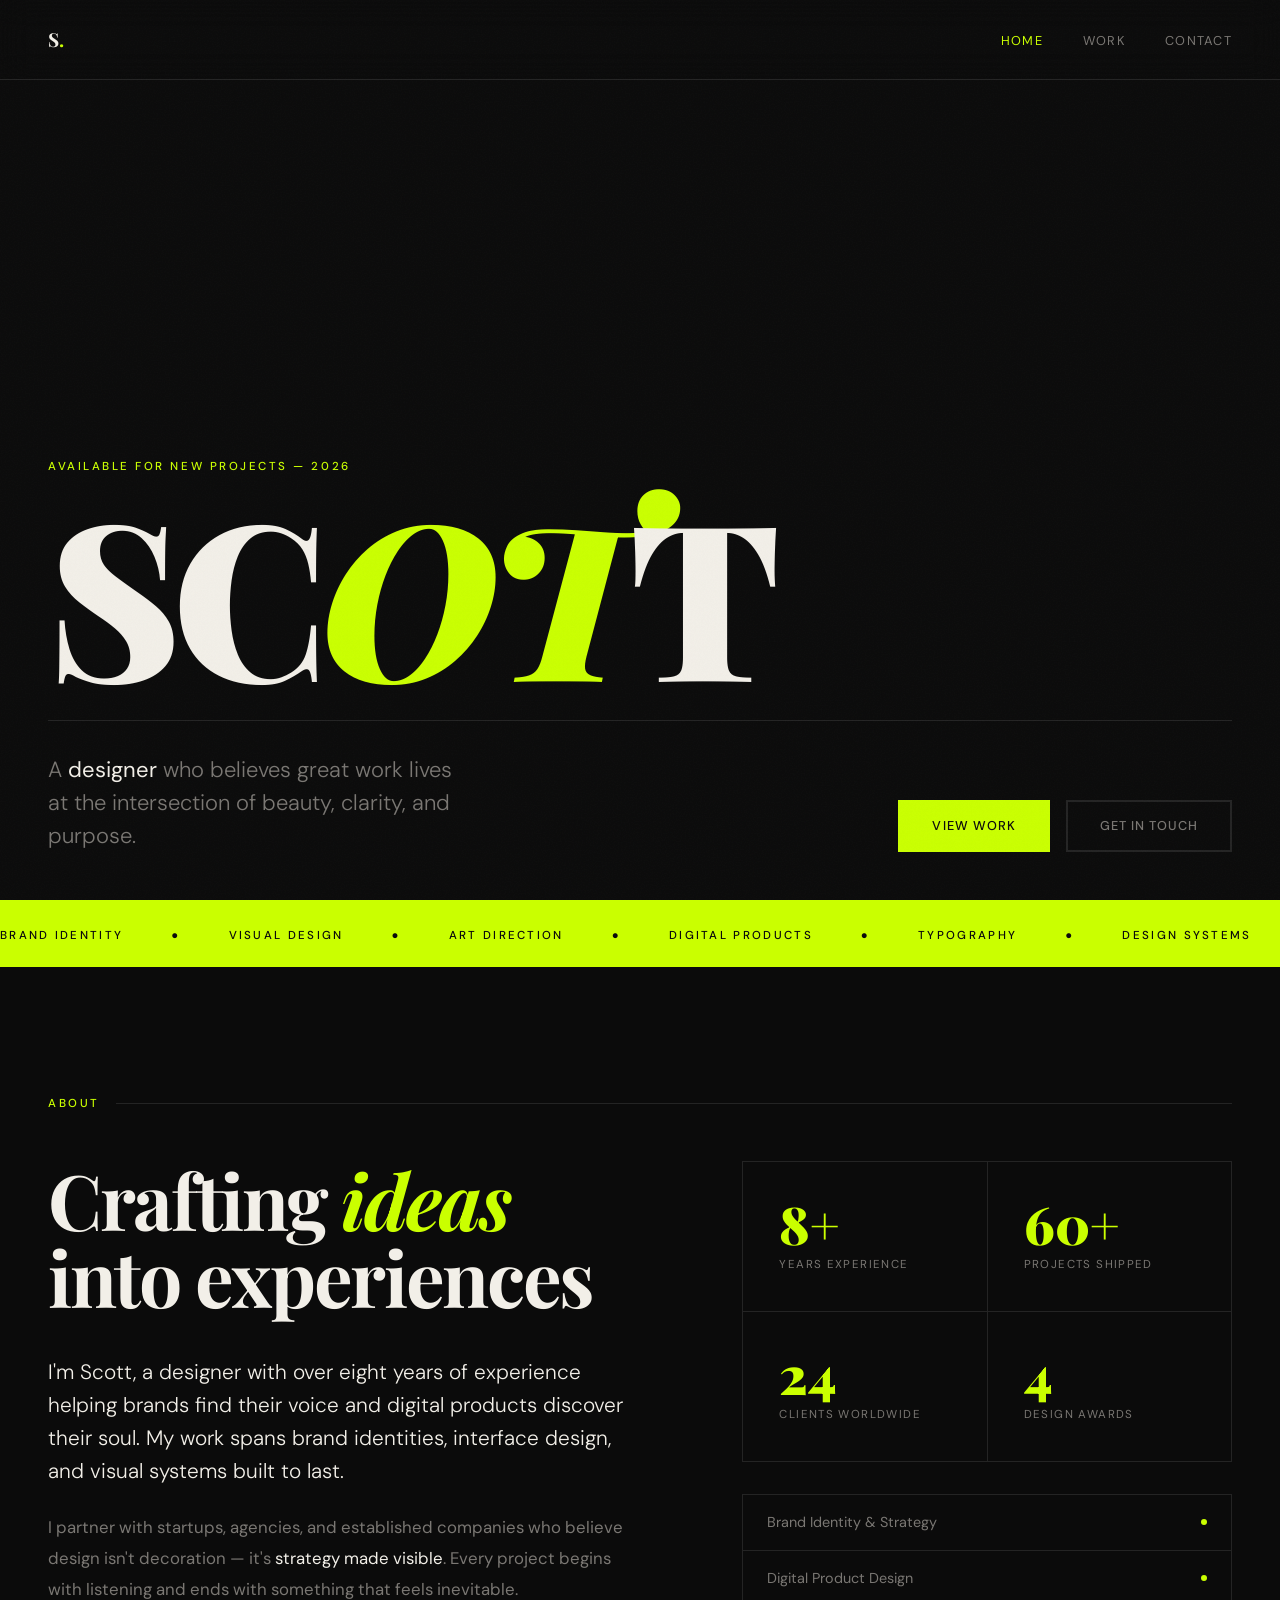
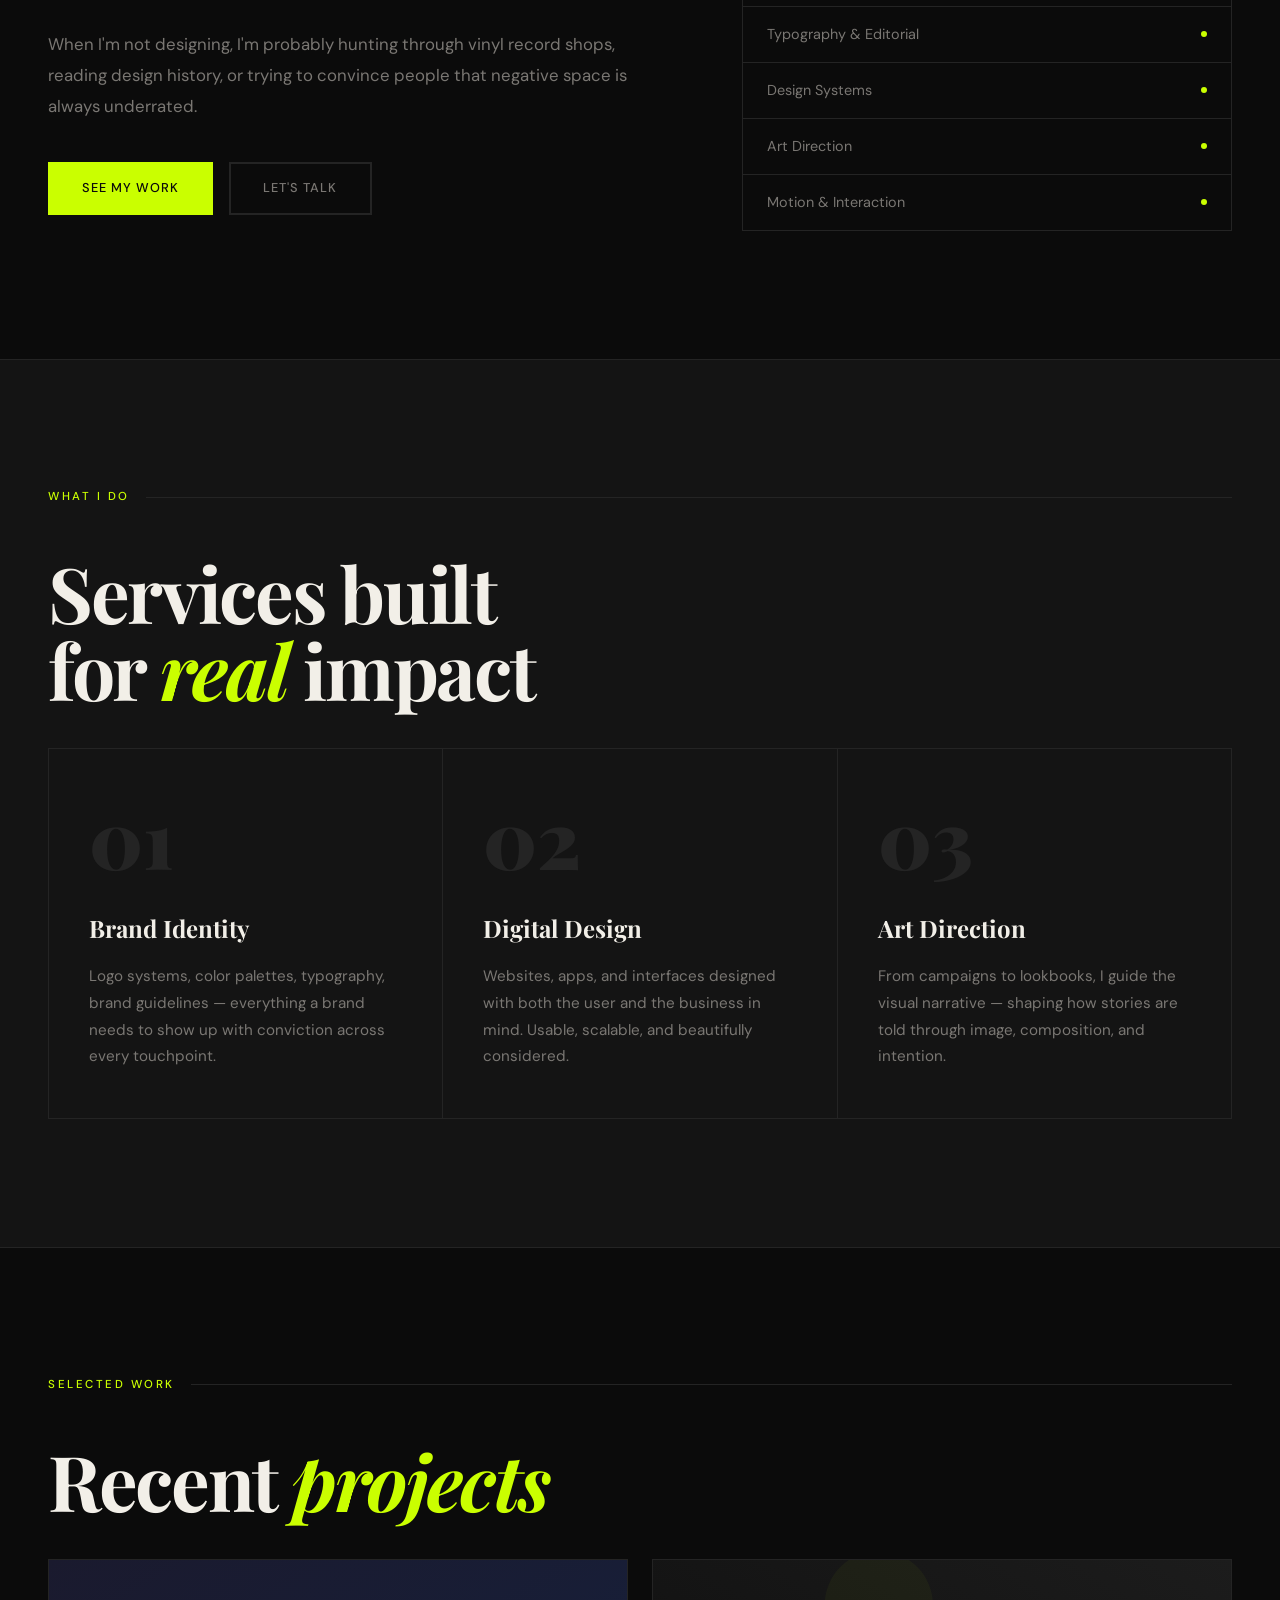
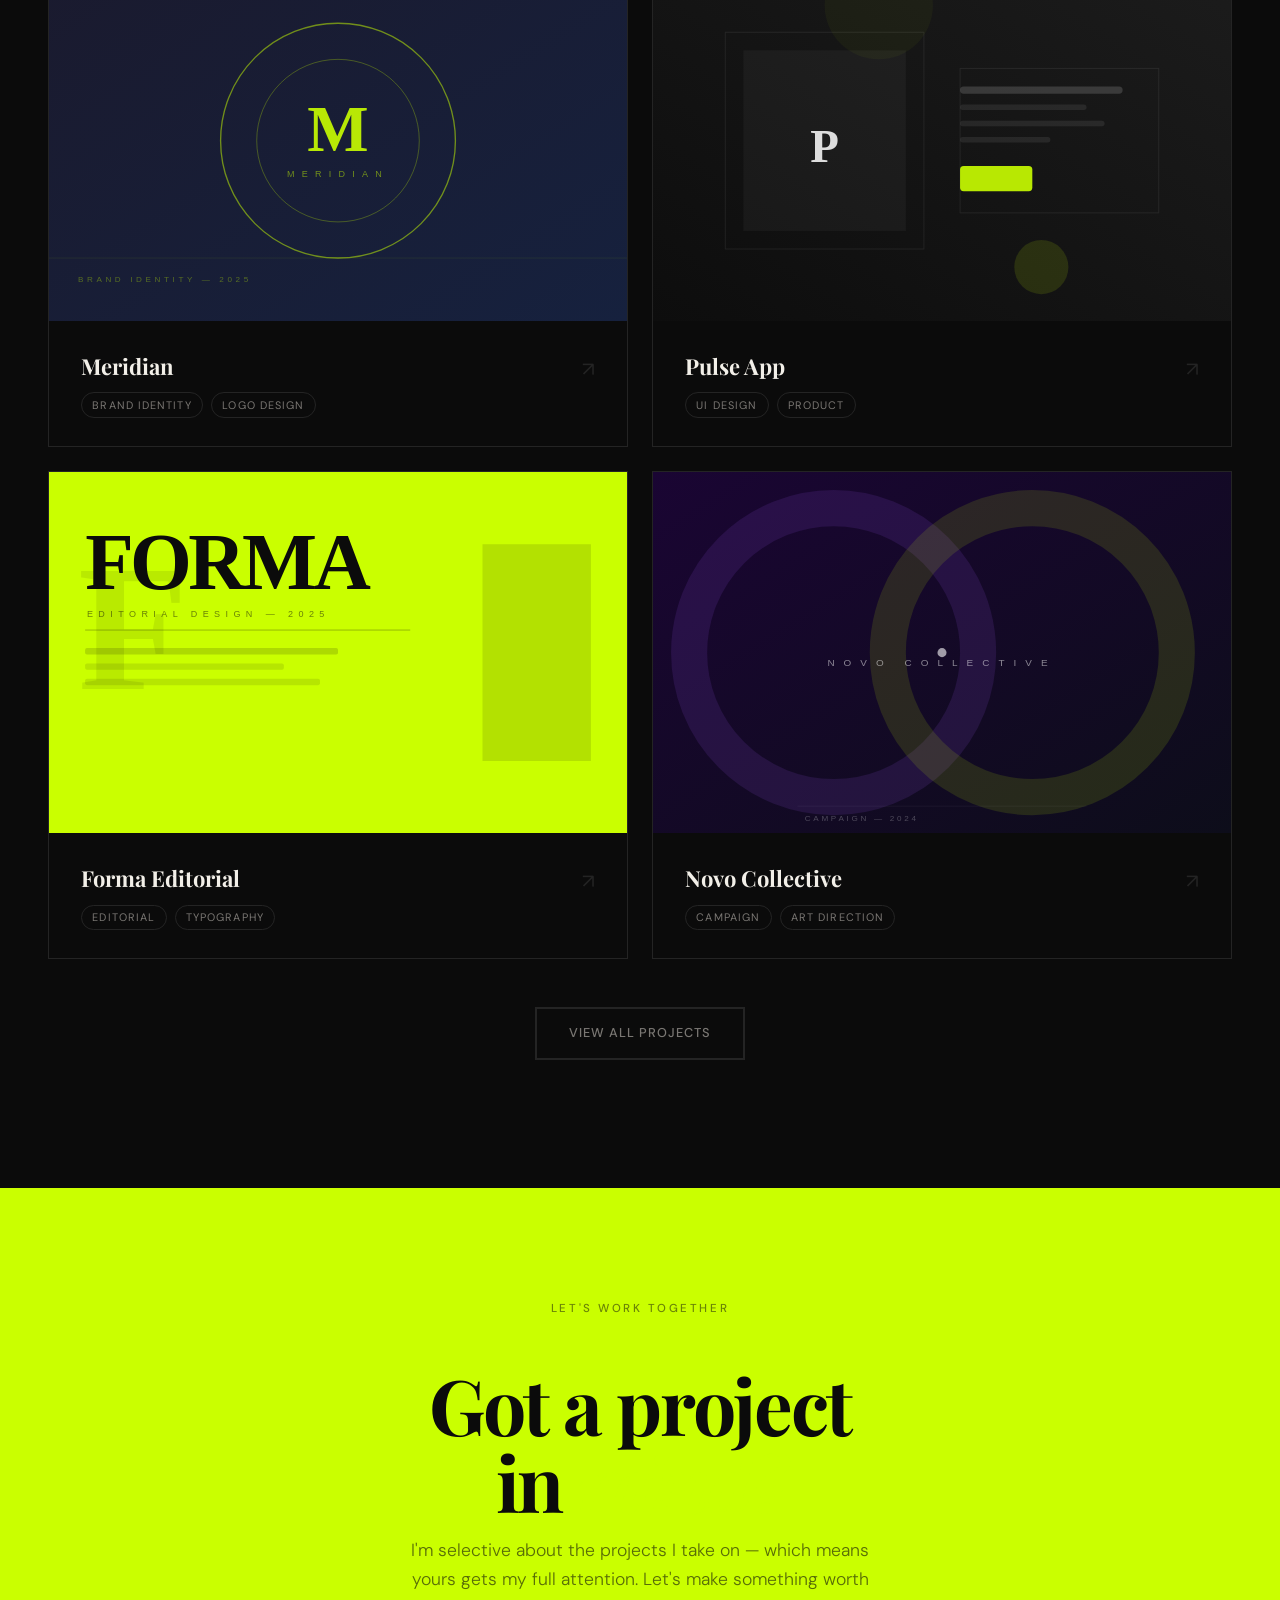
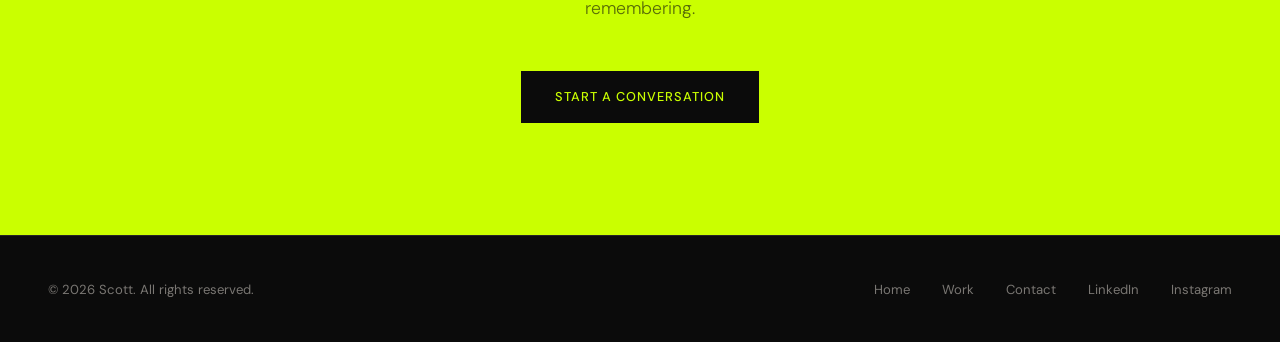
==== index.html @ d435661e "first commit" ====
<!DOCTYPE html>
<html lang="en">
<head>
  <meta charset="UTF-8" />
  <meta name="viewport" content="width=device-width, initial-scale=1.0" />
  <title>Scott — Designer</title>
  <meta name="description" content="Scott is a designer crafting brand identities, digital products, and visual systems with intention." />
  <link rel="stylesheet" href="css/style.css" />
</head>
<body>

  <!-- ── NAVIGATION ── -->
  <nav>
    <a class="nav-logo" href="index.html">S<span>.</span></a>
    <ul class="nav-links">
      <li><a href="index.html" class="active">Home</a></li>
      <li><a href="work.html">Work</a></li>
      <li><a href="contact.html">Contact</a></li>
    </ul>
  </nav>

  <!-- ── HERO ── -->
  <section class="hero">
    <p class="hero-eyebrow">Available for new projects &mdash; 2026</p>
    <h1 class="hero-name">SC<em>OT</em>T</h1>
    <div class="hero-sub">
      <p class="hero-tagline">
        A <strong>designer</strong> who believes great work lives at
        the intersection of beauty, clarity, and purpose.
      </p>
      <div class="hero-cta">
        <a href="work.html" class="btn btn-primary">View Work</a>
        <a href="contact.html" class="btn btn-ghost">Get in Touch</a>
      </div>
    </div>
  </section>

  <!-- ── MARQUEE ── -->
  <div class="marquee-band" aria-hidden="true">
    <div class="marquee-track">
      <span>Brand Identity</span><span>&#9679;</span>
      <span>Visual Design</span><span>&#9679;</span>
      <span>Art Direction</span><span>&#9679;</span>
      <span>Digital Products</span><span>&#9679;</span>
      <span>Typography</span><span>&#9679;</span>
      <span>Design Systems</span><span>&#9679;</span>
      <span>Brand Identity</span><span>&#9679;</span>
      <span>Visual Design</span><span>&#9679;</span>
      <span>Art Direction</span><span>&#9679;</span>
      <span>Digital Products</span><span>&#9679;</span>
      <span>Typography</span><span>&#9679;</span>
      <span>Design Systems</span><span>&#9679;</span>
    </div>
  </div>

  <!-- ── ABOUT ── -->
  <section id="about">
    <div class="section-label">About</div>
    <div class="about-grid">
      <div class="about-text">
        <div class="section-title">Crafting <em>ideas</em><br>into experiences</div>
        <p>
          I'm Scott, a designer with over eight years of experience helping
          brands find their voice and digital products discover their soul.
          My work spans brand identities, interface design, and visual
          systems built to last.
        </p>
        <p>
          I partner with startups, agencies, and established companies who
          believe design isn't decoration — it's <strong>strategy made
          visible</strong>. Every project begins with listening and ends
          with something that feels inevitable.
        </p>
        <p>
          When I'm not designing, I'm probably hunting through vinyl record
          shops, reading design history, or trying to convince people that
          negative space is always underrated.
        </p>
        <div class="about-actions">
          <a href="work.html" class="btn btn-primary">See My Work</a>
          <a href="contact.html" class="btn btn-ghost">Let's Talk</a>
        </div>
      </div>
      <div class="about-sidebar">
        <div class="stats-grid">
          <div class="stat">
            <div class="stat-num">8+</div>
            <div class="stat-label">Years Experience</div>
          </div>
          <div class="stat">
            <div class="stat-num">60+</div>
            <div class="stat-label">Projects Shipped</div>
          </div>
          <div class="stat">
            <div class="stat-num">24</div>
            <div class="stat-label">Clients Worldwide</div>
          </div>
          <div class="stat">
            <div class="stat-num">4</div>
            <div class="stat-label">Design Awards</div>
          </div>
        </div>
        <ul class="skills-list">
          <li>Brand Identity &amp; Strategy <span class="skill-dot"></span></li>
          <li>Digital Product Design <span class="skill-dot"></span></li>
          <li>Typography &amp; Editorial <span class="skill-dot"></span></li>
          <li>Design Systems <span class="skill-dot"></span></li>
          <li>Art Direction <span class="skill-dot"></span></li>
          <li>Motion &amp; Interaction <span class="skill-dot"></span></li>
        </ul>
      </div>
    </div>
  </section>

  <!-- ── SERVICES ── -->
  <section id="services">
    <div class="section-label">What I Do</div>
    <div class="section-title">Services built<br>for <em>real</em> impact</div>
    <div class="services-grid">
      <div class="service-card">
        <div class="service-num">01</div>
        <div class="service-name">Brand Identity</div>
        <p class="service-desc">
          Logo systems, color palettes, typography, brand guidelines — 
          everything a brand needs to show up with conviction across 
          every touchpoint.
        </p>
      </div>
      <div class="service-card">
        <div class="service-num">02</div>
        <div class="service-name">Digital Design</div>
        <p class="service-desc">
          Websites, apps, and interfaces designed with both the user 
          and the business in mind. Usable, scalable, and beautifully 
          considered.
        </p>
      </div>
      <div class="service-card">
        <div class="service-num">03</div>
        <div class="service-name">Art Direction</div>
        <p class="service-desc">
          From campaigns to lookbooks, I guide the visual narrative — 
          shaping how stories are told through image, composition, 
          and intention.
        </p>
      </div>
    </div>
  </section>

  <!-- ── SELECTED WORK ── -->
  <section id="work-preview">
    <div class="section-label">Selected Work</div>
    <div class="section-title">Recent <em>projects</em></div>
    <div class="work-grid">

      <!-- Project 1 -->
      <a href="work.html" class="project-card">
        <div class="project-thumb">
          <svg viewBox="0 0 640 400" xmlns="http://www.w3.org/2000/svg" preserveAspectRatio="xMidYMid slice">
            <defs>
              <linearGradient id="g1a" x1="0%" y1="0%" x2="100%" y2="100%">
                <stop offset="0%" stop-color="#1a1a2e"/>
                <stop offset="100%" stop-color="#16213e"/>
              </linearGradient>
            </defs>
            <rect width="640" height="400" fill="url(#g1a)"/>
            <circle cx="320" cy="200" r="130" fill="none" stroke="#CAFF00" stroke-width="1.5" opacity="0.5"/>
            <circle cx="320" cy="200" r="90" fill="none" stroke="#CAFF00" stroke-width="1" opacity="0.3"/>
            <text x="320" y="195" font-family="Georgia, serif" font-size="72" font-weight="900" fill="#CAFF00" text-anchor="middle" dominant-baseline="middle" opacity="0.9">M</text>
            <text x="320" y="240" font-family="Arial, sans-serif" font-size="10" fill="#CAFF00" text-anchor="middle" letter-spacing="8" opacity="0.5">MERIDIAN</text>
            <line x1="0" y1="330" x2="640" y2="330" stroke="#CAFF00" stroke-width="0.5" opacity="0.15"/>
            <text x="32" y="356" font-family="Arial, sans-serif" font-size="9" fill="#CAFF00" letter-spacing="4" opacity="0.35">BRAND IDENTITY — 2025</text>
          </svg>
        </div>
        <div class="project-info">
          <div class="project-meta">
            <div class="project-name">Meridian</div>
            <div class="project-tags">
              <span class="tag">Brand Identity</span>
              <span class="tag">Logo Design</span>
            </div>
          </div>
          <span class="project-arrow">&#8599;</span>
        </div>
      </a>

      <!-- Project 2 -->
      <a href="work.html" class="project-card">
        <div class="project-thumb">
          <svg viewBox="0 0 640 400" xmlns="http://www.w3.org/2000/svg" preserveAspectRatio="xMidYMid slice">
            <defs>
              <linearGradient id="g2a" x1="0%" y1="100%" x2="100%" y2="0%">
                <stop offset="0%" stop-color="#0d0d0d"/>
                <stop offset="100%" stop-color="#1c1c1c"/>
              </linearGradient>
            </defs>
            <rect width="640" height="400" fill="url(#g2a)"/>
            <rect x="80" y="80" width="220" height="240" fill="none" stroke="#fff" stroke-width="1" opacity="0.08"/>
            <rect x="100" y="100" width="180" height="200" fill="#fff" opacity="0.04"/>
            <rect x="340" y="120" width="220" height="160" fill="none" stroke="#fff" stroke-width="1" opacity="0.08"/>
            <text x="190" y="212" font-family="Georgia, serif" font-size="52" font-weight="900" fill="white" text-anchor="middle" dominant-baseline="middle" opacity="0.85">P</text>
            <rect x="340" y="140" width="180" height="8" rx="4" fill="#fff" opacity="0.15"/>
            <rect x="340" y="160" width="140" height="6" rx="3" fill="#fff" opacity="0.08"/>
            <rect x="340" y="178" width="160" height="6" rx="3" fill="#fff" opacity="0.08"/>
            <rect x="340" y="196" width="100" height="6" rx="3" fill="#fff" opacity="0.08"/>
            <rect x="340" y="228" width="80" height="28" rx="4" fill="#CAFF00" opacity="0.9"/>
            <circle cx="430" cy="340" r="30" fill="#CAFF00" opacity="0.12"/>
            <circle cx="250" cy="50" r="60" fill="#CAFF00" opacity="0.04"/>
          </svg>
        </div>
        <div class="project-info">
          <div class="project-meta">
            <div class="project-name">Pulse App</div>
            <div class="project-tags">
              <span class="tag">UI Design</span>
              <span class="tag">Product</span>
            </div>
          </div>
          <span class="project-arrow">&#8599;</span>
        </div>
      </a>

      <!-- Project 3 -->
      <a href="work.html" class="project-card">
        <div class="project-thumb">
          <svg viewBox="0 0 640 400" xmlns="http://www.w3.org/2000/svg" preserveAspectRatio="xMidYMid slice">
            <rect width="640" height="400" fill="#CAFF00"/>
            <text x="32" y="240" font-family="Georgia, serif" font-size="200" font-weight="900" fill="black" opacity="0.08" dominant-baseline="auto">F</text>
            <text x="40" y="130" font-family="Georgia, serif" font-size="88" font-weight="900" fill="#0B0B0B" dominant-baseline="auto" letter-spacing="-4">FORMA</text>
            <text x="42" y="160" font-family="Arial, sans-serif" font-size="10" fill="#0B0B0B" letter-spacing="6" opacity="0.5">EDITORIAL DESIGN — 2025</text>
            <line x1="40" y1="175" x2="400" y2="175" stroke="#0B0B0B" stroke-width="1" opacity="0.3"/>
            <rect x="40" y="195" width="280" height="7" rx="2" fill="#0B0B0B" opacity="0.15"/>
            <rect x="40" y="212" width="220" height="7" rx="2" fill="#0B0B0B" opacity="0.1"/>
            <rect x="40" y="229" width="260" height="7" rx="2" fill="#0B0B0B" opacity="0.1"/>
            <rect x="480" y="80" width="120" height="240" fill="#0B0B0B" opacity="0.12"/>
          </svg>
        </div>
        <div class="project-info">
          <div class="project-meta">
            <div class="project-name">Forma Editorial</div>
            <div class="project-tags">
              <span class="tag">Editorial</span>
              <span class="tag">Typography</span>
            </div>
          </div>
          <span class="project-arrow">&#8599;</span>
        </div>
      </a>

      <!-- Project 4 -->
      <a href="work.html" class="project-card">
        <div class="project-thumb">
          <svg viewBox="0 0 640 400" xmlns="http://www.w3.org/2000/svg" preserveAspectRatio="xMidYMid slice">
            <defs>
              <linearGradient id="g4a" x1="0%" y1="0%" x2="100%" y2="100%">
                <stop offset="0%" stop-color="#1a0533"/>
                <stop offset="100%" stop-color="#0d0d1a"/>
              </linearGradient>
            </defs>
            <rect width="640" height="400" fill="url(#g4a)"/>
            <ellipse cx="200" cy="200" rx="160" ry="160" fill="none" stroke="#a259ff" stroke-width="40" opacity="0.12"/>
            <ellipse cx="420" cy="200" rx="160" ry="160" fill="none" stroke="#CAFF00" stroke-width="40" opacity="0.12"/>
            <text x="320" y="215" font-family="Arial, sans-serif" font-size="11" fill="white" text-anchor="middle" letter-spacing="10" opacity="0.5">NOVO COLLECTIVE</text>
            <circle cx="320" cy="200" r="5" fill="white" opacity="0.6"/>
            <line x1="160" y1="370" x2="480" y2="370" stroke="white" stroke-width="0.5" opacity="0.1"/>
            <text x="168" y="386" font-family="Arial, sans-serif" font-size="9" fill="white" letter-spacing="3" opacity="0.25">CAMPAIGN — 2024</text>
          </svg>
        </div>
        <div class="project-info">
          <div class="project-meta">
            <div class="project-name">Novo Collective</div>
            <div class="project-tags">
              <span class="tag">Campaign</span>
              <span class="tag">Art Direction</span>
            </div>
          </div>
          <span class="project-arrow">&#8599;</span>
        </div>
      </a>

    </div>
    <div class="work-more">
      <a href="work.html" class="btn btn-ghost">View All Projects</a>
    </div>
  </section>

  <!-- ── CTA BAND ── -->
  <div class="cta-band">
    <div class="section-label">Let's Work Together</div>
    <div class="section-title">Got a project<br>in <em>mind?</em></div>
    <p>
      I'm selective about the projects I take on — which means yours
      gets my full attention. Let's make something worth remembering.
    </p>
    <a href="contact.html" class="btn btn-dark">Start a Conversation</a>
  </div>

  <!-- ── FOOTER ── -->
  <footer>
    <p class="footer-copy">&copy; 2026 Scott. All rights reserved.</p>
    <ul class="footer-links">
      <li><a href="index.html">Home</a></li>
      <li><a href="work.html">Work</a></li>
      <li><a href="contact.html">Contact</a></li>
      <li><a href="#" aria-label="LinkedIn">LinkedIn</a></li>
      <li><a href="#" aria-label="Instagram">Instagram</a></li>
    </ul>
  </footer>

</body>
</html>
---- css/style.css ----
@import url('https://fonts.googleapis.com/css2?family=Playfair+Display:ital,wght@0,400;0,700;0,900;1,400;1,700&family=DM+Sans:opsz,wght@9..40,300;9..40,400;9..40,500&display=swap');

*, *::before, *::after {
  box-sizing: border-box;
  margin: 0;
  padding: 0;
}

:root {
  --bg:      #0B0B0B;
  --surface: #141414;
  --border:  #242424;
  --text:    #F2EFE8;
  --muted:   #7A7773;
  --accent:  #CAFF00;
}

html { scroll-behavior: smooth; }

body {
  background-color: var(--bg);
  color: var(--text);
  font-family: 'DM Sans', sans-serif;
  font-size: 16px;
  line-height: 1.6;
  -webkit-font-smoothing: antialiased;
}

a { color: inherit; text-decoration: none; }

img { display: block; width: 100%; }

/* ── NOISE OVERLAY ── */
body::after {
  content: '';
  position: fixed;
  inset: 0;
  background-image: url("data:image/svg+xml,%3Csvg xmlns='http://www.w3.org/2000/svg' width='300' height='300'%3E%3Cfilter id='n'%3E%3CfeTurbulence type='fractalNoise' baseFrequency='0.75' numOctaves='4' stitchTiles='stitch'/%3E%3C/filter%3E%3Crect width='300' height='300' filter='url(%23n)' opacity='0.05'/%3E%3C/svg%3E");
  pointer-events: none;
  z-index: 9000;
  opacity: 0.5;
}

/* ── NAV ── */
nav {
  position: fixed;
  top: 0; left: 0; right: 0;
  z-index: 100;
  padding: 1.5rem 3rem;
  display: flex;
  justify-content: space-between;
  align-items: center;
  background: rgba(11, 11, 11, 0.82);
  backdrop-filter: blur(16px);
  -webkit-backdrop-filter: blur(16px);
  border-bottom: 1px solid var(--border);
}

.nav-logo {
  font-family: 'Playfair Display', serif;
  font-size: 1.2rem;
  font-weight: 700;
  letter-spacing: -0.02em;
  color: var(--text);
}

.nav-logo span { color: var(--accent); }

.nav-links {
  display: flex;
  gap: 2.5rem;
  list-style: none;
}

.nav-links a {
  color: var(--muted);
  font-size: 0.8rem;
  font-weight: 400;
  letter-spacing: 0.1em;
  text-transform: uppercase;
  transition: color 0.2s;
}

.nav-links a:hover,
.nav-links a.active { color: var(--accent); }

/* ── HERO ── */
.hero {
  min-height: 100vh;
  display: flex;
  flex-direction: column;
  justify-content: flex-end;
  padding: 3rem;
  padding-top: 7rem;
  position: relative;
  overflow: hidden;
}

.hero-eyebrow {
  font-size: 0.72rem;
  letter-spacing: 0.22em;
  text-transform: uppercase;
  color: var(--accent);
  margin-bottom: 1.25rem;
  font-weight: 500;
}

.hero-name {
  font-family: 'Playfair Display', serif;
  font-size: clamp(5rem, 17vw, 16rem);
  font-weight: 900;
  line-height: 0.88;
  letter-spacing: -0.04em;
  color: var(--text);
}

.hero-name em {
  font-style: italic;
  color: var(--accent);
}

.hero-sub {
  margin-top: 2rem;
  padding-top: 2rem;
  border-top: 1px solid var(--border);
  display: flex;
  justify-content: space-between;
  align-items: flex-end;
  gap: 2rem;
}

.hero-tagline {
  font-size: clamp(1rem, 2vw, 1.375rem);
  color: var(--muted);
  font-weight: 300;
  max-width: 420px;
  line-height: 1.5;
}

.hero-tagline strong { color: var(--text); font-weight: 400; }

.hero-cta {
  display: flex;
  gap: 1rem;
  align-items: center;
  flex-shrink: 0;
}

.hero-scroll {
  font-size: 0.72rem;
  letter-spacing: 0.16em;
  text-transform: uppercase;
  color: var(--muted);
}

/* ── BUTTONS ── */
.btn {
  display: inline-block;
  padding: 0.875rem 2rem;
  font-size: 0.8rem;
  font-weight: 500;
  letter-spacing: 0.08em;
  text-transform: uppercase;
  transition: all 0.2s;
  cursor: pointer;
  font-family: 'DM Sans', sans-serif;
}

.btn-primary {
  background: var(--accent);
  color: var(--bg);
  border: 2px solid var(--accent);
}

.btn-primary:hover {
  background: transparent;
  color: var(--accent);
}

.btn-ghost {
  background: transparent;
  color: var(--muted);
  border: 2px solid var(--border);
}

.btn-ghost:hover {
  border-color: var(--text);
  color: var(--text);
}

/* ── SECTION SHARED ── */
.section-label {
  font-size: 0.72rem;
  letter-spacing: 0.22em;
  text-transform: uppercase;
  color: var(--accent);
  font-weight: 500;
  display: flex;
  align-items: center;
  gap: 1rem;
  margin-bottom: 3rem;
}

.section-label::after {
  content: '';
  flex: 1;
  height: 1px;
  background: var(--border);
}

.section-title {
  font-family: 'Playfair Display', serif;
  font-size: clamp(2.5rem, 6vw, 5rem);
  font-weight: 700;
  line-height: 1.0;
  letter-spacing: -0.03em;
  margin-bottom: 2.5rem;
}

.section-title em {
  font-style: italic;
  color: var(--accent);
}

/* ── ABOUT ── */
#about {
  padding: 8rem 3rem;
}

.about-grid {
  display: grid;
  grid-template-columns: 1.1fr 0.9fr;
  gap: 6rem;
  align-items: start;
}

.about-text p {
  color: var(--muted);
  font-size: 1.05rem;
  line-height: 1.85;
  margin-bottom: 1.5rem;
}

.about-text p:first-of-type {
  font-size: 1.3rem;
  color: var(--text);
  font-weight: 300;
  line-height: 1.6;
}

.about-text p strong { color: var(--text); font-weight: 400; }

.about-actions { margin-top: 2.5rem; display: flex; gap: 1rem; }

.about-sidebar {}

.stats-grid {
  display: grid;
  grid-template-columns: 1fr 1fr;
  gap: 1px;
  background: var(--border);
  border: 1px solid var(--border);
  margin-bottom: 2rem;
}

.stat {
  background: var(--bg);
  padding: 2.25rem;
}

.stat-num {
  font-family: 'Playfair Display', serif;
  font-size: 3.25rem;
  font-weight: 900;
  line-height: 1;
  color: var(--accent);
  margin-bottom: 0.4rem;
}

.stat-label {
  font-size: 0.72rem;
  letter-spacing: 0.12em;
  text-transform: uppercase;
  color: var(--muted);
}

.skills-list {
  list-style: none;
  border: 1px solid var(--border);
}

.skills-list li {
  padding: 1rem 1.5rem;
  border-bottom: 1px solid var(--border);
  font-size: 0.9rem;
  color: var(--muted);
  display: flex;
  justify-content: space-between;
  align-items: center;
  transition: background 0.2s, color 0.2s;
}

.skills-list li:last-child { border-bottom: none; }

.skills-list li:hover {
  background: var(--surface);
  color: var(--text);
}

.skill-dot {
  width: 6px;
  height: 6px;
  border-radius: 50%;
  background: var(--accent);
}

/* ── SERVICES ── */
#services {
  padding: 8rem 3rem;
  background: var(--surface);
  border-top: 1px solid var(--border);
  border-bottom: 1px solid var(--border);
}

.services-grid {
  display: grid;
  grid-template-columns: repeat(3, 1fr);
  gap: 1px;
  background: var(--border);
  border: 1px solid var(--border);
  margin-top: 1rem;
}

.service-card {
  background: var(--surface);
  padding: 3rem 2.5rem;
  transition: background 0.3s;
}

.service-card:hover { background: #1C1C1C; }

.service-num {
  font-family: 'Playfair Display', serif;
  font-size: 5rem;
  font-weight: 900;
  color: var(--border);
  line-height: 1;
  margin-bottom: 2rem;
  transition: color 0.3s;
}

.service-card:hover .service-num { color: #333; }

.service-name {
  font-family: 'Playfair Display', serif;
  font-size: 1.5rem;
  font-weight: 700;
  margin-bottom: 1rem;
  color: var(--text);
}

.service-desc {
  color: var(--muted);
  font-size: 0.95rem;
  line-height: 1.75;
}

/* ── WORK PREVIEW ── */
#work-preview {
  padding: 8rem 3rem;
}

.work-grid {
  display: grid;
  grid-template-columns: repeat(2, 1fr);
  gap: 1.5rem;
  margin-top: 1rem;
}

.project-card {
  overflow: hidden;
  border: 1px solid var(--border);
  transition: border-color 0.3s;
}

.project-card:hover { border-color: var(--accent); }

.project-thumb {
  aspect-ratio: 16 / 10;
  overflow: hidden;
  position: relative;
}

.project-thumb svg {
  width: 100%;
  height: 100%;
}

.project-info {
  padding: 1.75rem 2rem;
  display: flex;
  justify-content: space-between;
  align-items: flex-start;
  gap: 1rem;
}

.project-meta {}

.project-name {
  font-family: 'Playfair Display', serif;
  font-size: 1.375rem;
  font-weight: 700;
  margin-bottom: 0.5rem;
}

.project-tags { display: flex; gap: 0.5rem; flex-wrap: wrap; margin-top: 0.5rem; }

.tag {
  font-size: 0.68rem;
  letter-spacing: 0.1em;
  text-transform: uppercase;
  color: var(--muted);
  border: 1px solid var(--border);
  padding: 0.2rem 0.65rem;
  border-radius: 2rem;
}

.project-arrow {
  font-size: 1.25rem;
  color: var(--border);
  transition: color 0.2s, transform 0.2s;
  flex-shrink: 0;
  margin-top: 0.25rem;
}

.project-card:hover .project-arrow {
  color: var(--accent);
  transform: translate(2px, -2px);
}

.work-more {
  margin-top: 3rem;
  text-align: center;
}

/* ── CTA BAND ── */
.cta-band {
  background: var(--accent);
  padding: 7rem 3rem;
  text-align: center;
}

.cta-band .section-title {
  color: var(--bg);
  margin-bottom: 1rem;
}

.cta-band .section-label { color: rgba(11,11,11,0.5); justify-content: center; }
.cta-band .section-label::after { display: none; }

.cta-band p {
  color: rgba(11, 11, 11, 0.6);
  font-size: 1.1rem;
  font-weight: 300;
  max-width: 480px;
  margin: 0 auto 3rem;
  line-height: 1.65;
}

.btn-dark {
  background: var(--bg);
  color: var(--accent);
  border: 2px solid var(--bg);
}

.btn-dark:hover {
  background: transparent;
  color: var(--bg);
}

/* ── FOOTER ── */
footer {
  padding: 2.5rem 3rem;
  border-top: 1px solid var(--border);
  display: flex;
  justify-content: space-between;
  align-items: center;
  flex-wrap: wrap;
  gap: 1rem;
}

.footer-copy {
  color: var(--muted);
  font-size: 0.82rem;
}

.footer-links {
  display: flex;
  gap: 2rem;
  list-style: none;
}

.footer-links a {
  color: var(--muted);
  font-size: 0.82rem;
  transition: color 0.2s;
}

.footer-links a:hover { color: var(--text); }

/* ── PAGE HERO (work / contact) ── */
.page-hero {
  padding: 10rem 3rem 5rem;
  border-bottom: 1px solid var(--border);
}

.page-hero-label {
  font-size: 0.72rem;
  letter-spacing: 0.22em;
  text-transform: uppercase;
  color: var(--accent);
  font-weight: 500;
  margin-bottom: 1.5rem;
}

.page-hero-title {
  font-family: 'Playfair Display', serif;
  font-size: clamp(3.5rem, 9vw, 8rem);
  font-weight: 900;
  line-height: 0.9;
  letter-spacing: -0.04em;
}

.page-hero-title em {
  font-style: italic;
  color: var(--accent);
}

/* ── WORK PAGE ── */
.work-full {
  padding: 4rem 3rem 8rem;
}

.work-full-grid {
  display: grid;
  grid-template-columns: repeat(2, 1fr);
  gap: 1.5rem;
}

/* ── CONTACT PAGE ── */
.contact-layout {
  display: grid;
  grid-template-columns: 1fr 1.1fr;
  gap: 6rem;
  padding: 6rem 3rem 8rem;
  align-items: start;
}

.contact-info > p {
  color: var(--muted);
  font-size: 1.05rem;
  line-height: 1.75;
  margin-bottom: 3rem;
}

.contact-details {
  list-style: none;
  display: flex;
  flex-direction: column;
  gap: 1.75rem;
}

.contact-details li {}

.detail-label {
  font-size: 0.68rem;
  letter-spacing: 0.18em;
  text-transform: uppercase;
  color: var(--muted);
  margin-bottom: 0.3rem;
}

.detail-value {
  font-size: 1.1rem;
  color: var(--text);
}

.detail-value a { transition: color 0.2s; }
.detail-value a:hover { color: var(--accent); }

.divider { height: 1px; background: var(--border); margin: 2rem 0; }

.social-links {
  display: flex;
  gap: 1.25rem;
  flex-wrap: wrap;
  list-style: none;
}

.social-links a {
  font-size: 0.8rem;
  letter-spacing: 0.08em;
  text-transform: uppercase;
  color: var(--muted);
  transition: color 0.2s;
  border-bottom: 1px solid transparent;
  padding-bottom: 2px;
}

.social-links a:hover {
  color: var(--accent);
  border-color: var(--accent);
}

/* ── FORM ── */
.contact-form {
  display: flex;
  flex-direction: column;
  gap: 1.5rem;
}

.form-row {
  display: grid;
  grid-template-columns: 1fr 1fr;
  gap: 1rem;
}

.form-group {
  display: flex;
  flex-direction: column;
  gap: 0.5rem;
}

.form-group label {
  font-size: 0.68rem;
  letter-spacing: 0.14em;
  text-transform: uppercase;
  color: var(--muted);
}

.form-group input,
.form-group textarea,
.form-group select {
  background: var(--surface);
  border: 1px solid var(--border);
  color: var(--text);
  padding: 0.9rem 1.1rem;
  font-family: 'DM Sans', sans-serif;
  font-size: 1rem;
  font-weight: 300;
  outline: none;
  transition: border-color 0.2s;
  -webkit-appearance: none;
  border-radius: 0;
}

.form-group input::placeholder,
.form-group textarea::placeholder { color: var(--border); }

.form-group input:focus,
.form-group textarea:focus,
.form-group select:focus { border-color: var(--accent); }

.form-group textarea {
  min-height: 150px;
  resize: vertical;
}

.form-submit {
  display: inline-block;
  padding: 1.1rem 2.5rem;
  background: var(--accent);
  color: var(--bg);
  border: 2px solid var(--accent);
  font-family: 'DM Sans', sans-serif;
  font-size: 0.8rem;
  font-weight: 500;
  letter-spacing: 0.1em;
  text-transform: uppercase;
  cursor: pointer;
  align-self: flex-start;
  transition: all 0.2s;
}

.form-submit:hover {
  background: transparent;
  color: var(--accent);
}

/* ── MARQUEE ── */
.marquee-band {
  padding: 1.25rem 0;
  background: var(--accent);
  overflow: hidden;
  white-space: nowrap;
  border-top: 1px solid transparent;
}

.marquee-track {
  display: inline-flex;
  gap: 3rem;
  animation: marquee 22s linear infinite;
}

.marquee-track span {
  font-size: 0.72rem;
  letter-spacing: 0.2em;
  text-transform: uppercase;
  color: var(--bg);
  font-weight: 500;
}

@keyframes marquee {
  from { transform: translateX(0); }
  to   { transform: translateX(-50%); }
}

/* ── RESPONSIVE ── */
@media (max-width: 900px) {
  nav { padding: 1.25rem 1.5rem; }
  .hero { padding: 1.5rem; padding-top: 6rem; }
  #about, #services, #work-preview, .work-full { padding: 5rem 1.5rem; }
  .cta-band { padding: 5rem 1.5rem; }
  footer { padding: 2rem 1.5rem; }
  .page-hero { padding: 8rem 1.5rem 3rem; }
  .about-grid { grid-template-columns: 1fr; gap: 4rem; }
  .services-grid { grid-template-columns: 1fr; }
  .work-grid, .work-full-grid { grid-template-columns: 1fr; }
  .contact-layout { grid-template-columns: 1fr; gap: 4rem; padding: 5rem 1.5rem; }
  .form-row { grid-template-columns: 1fr; }
}
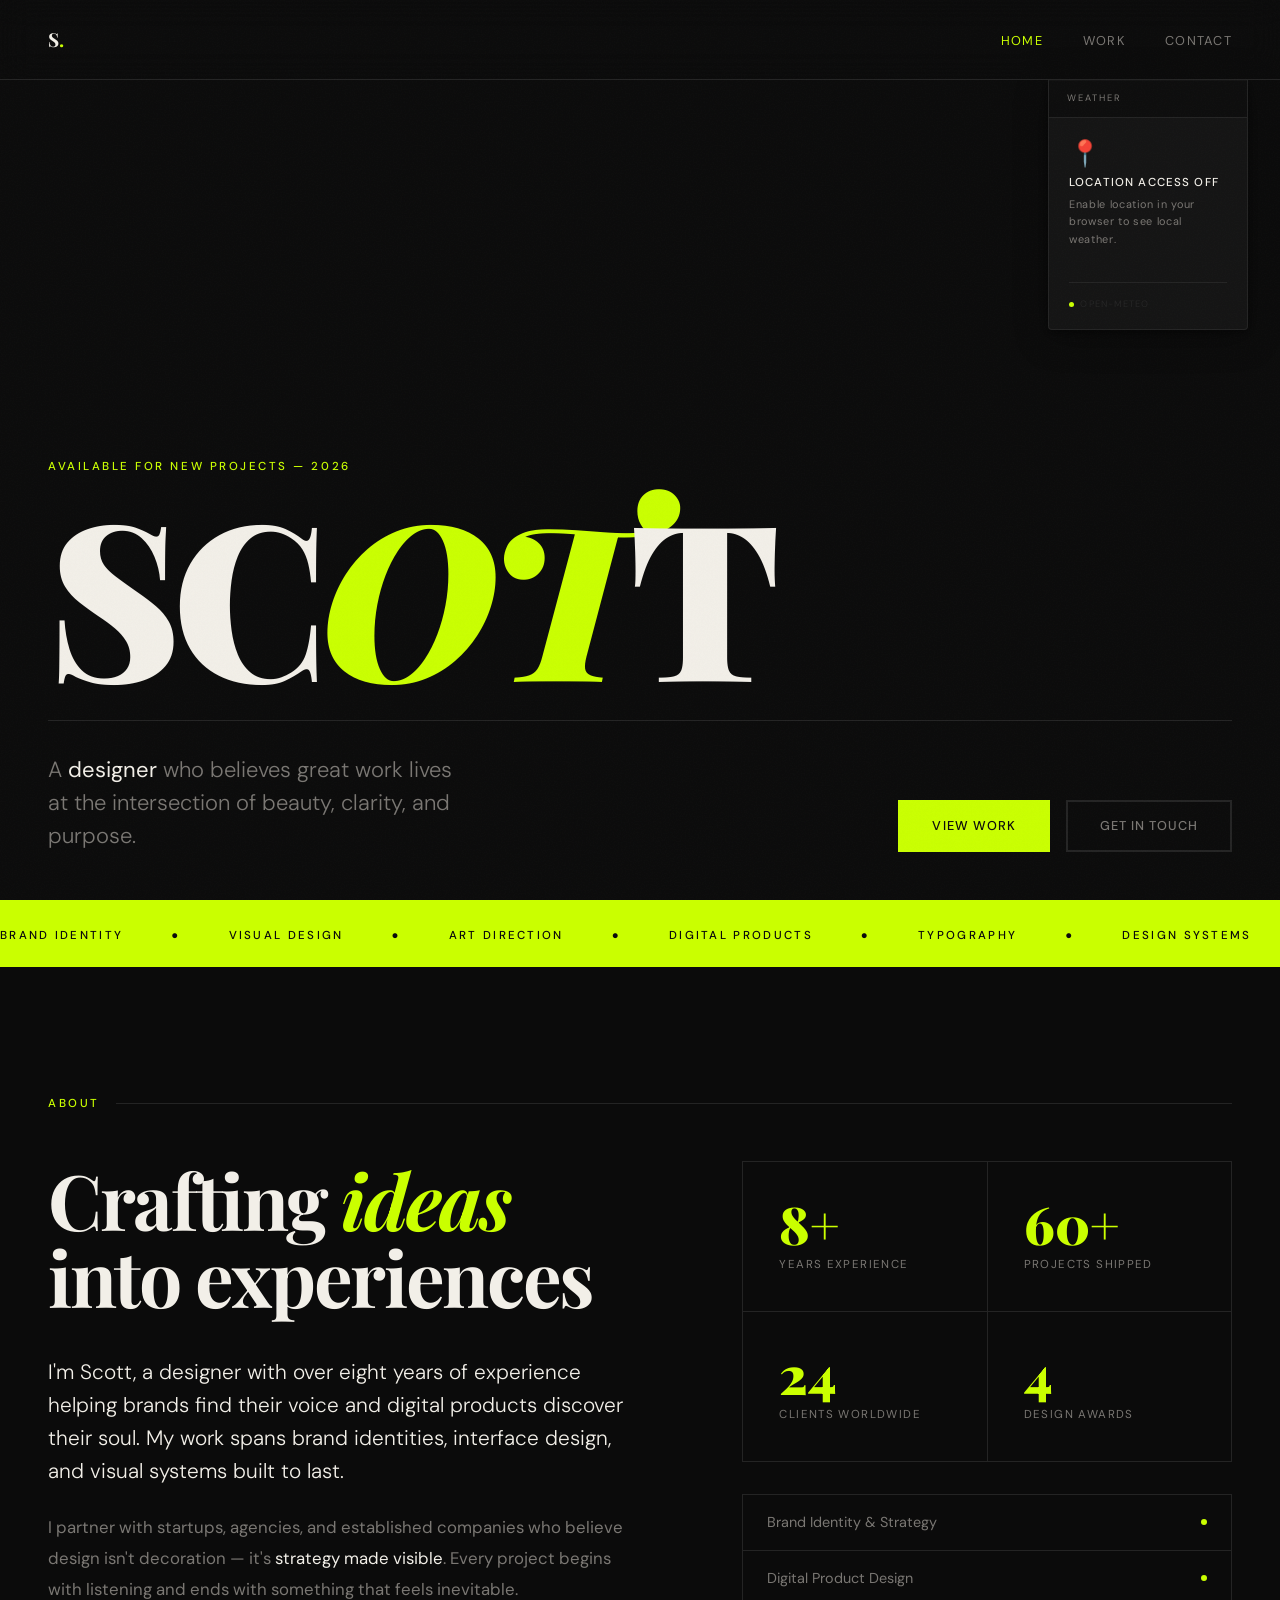
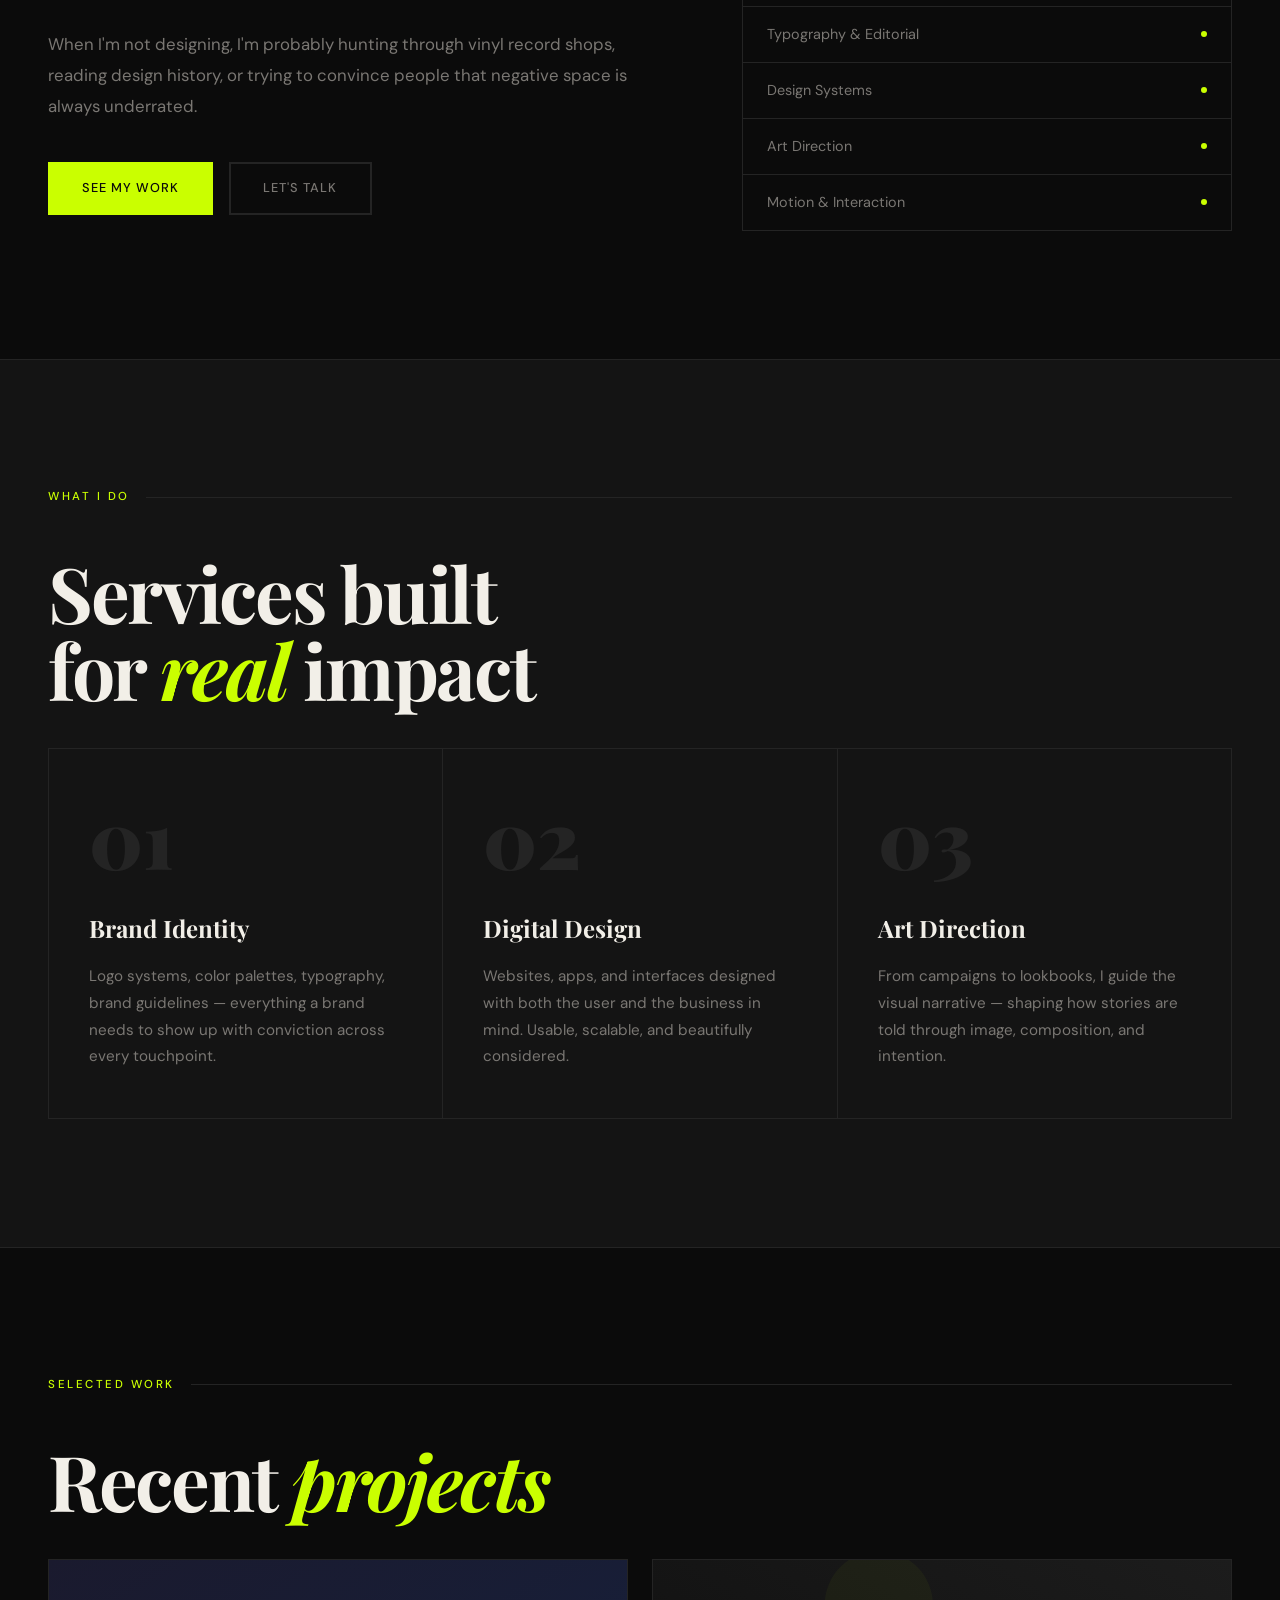
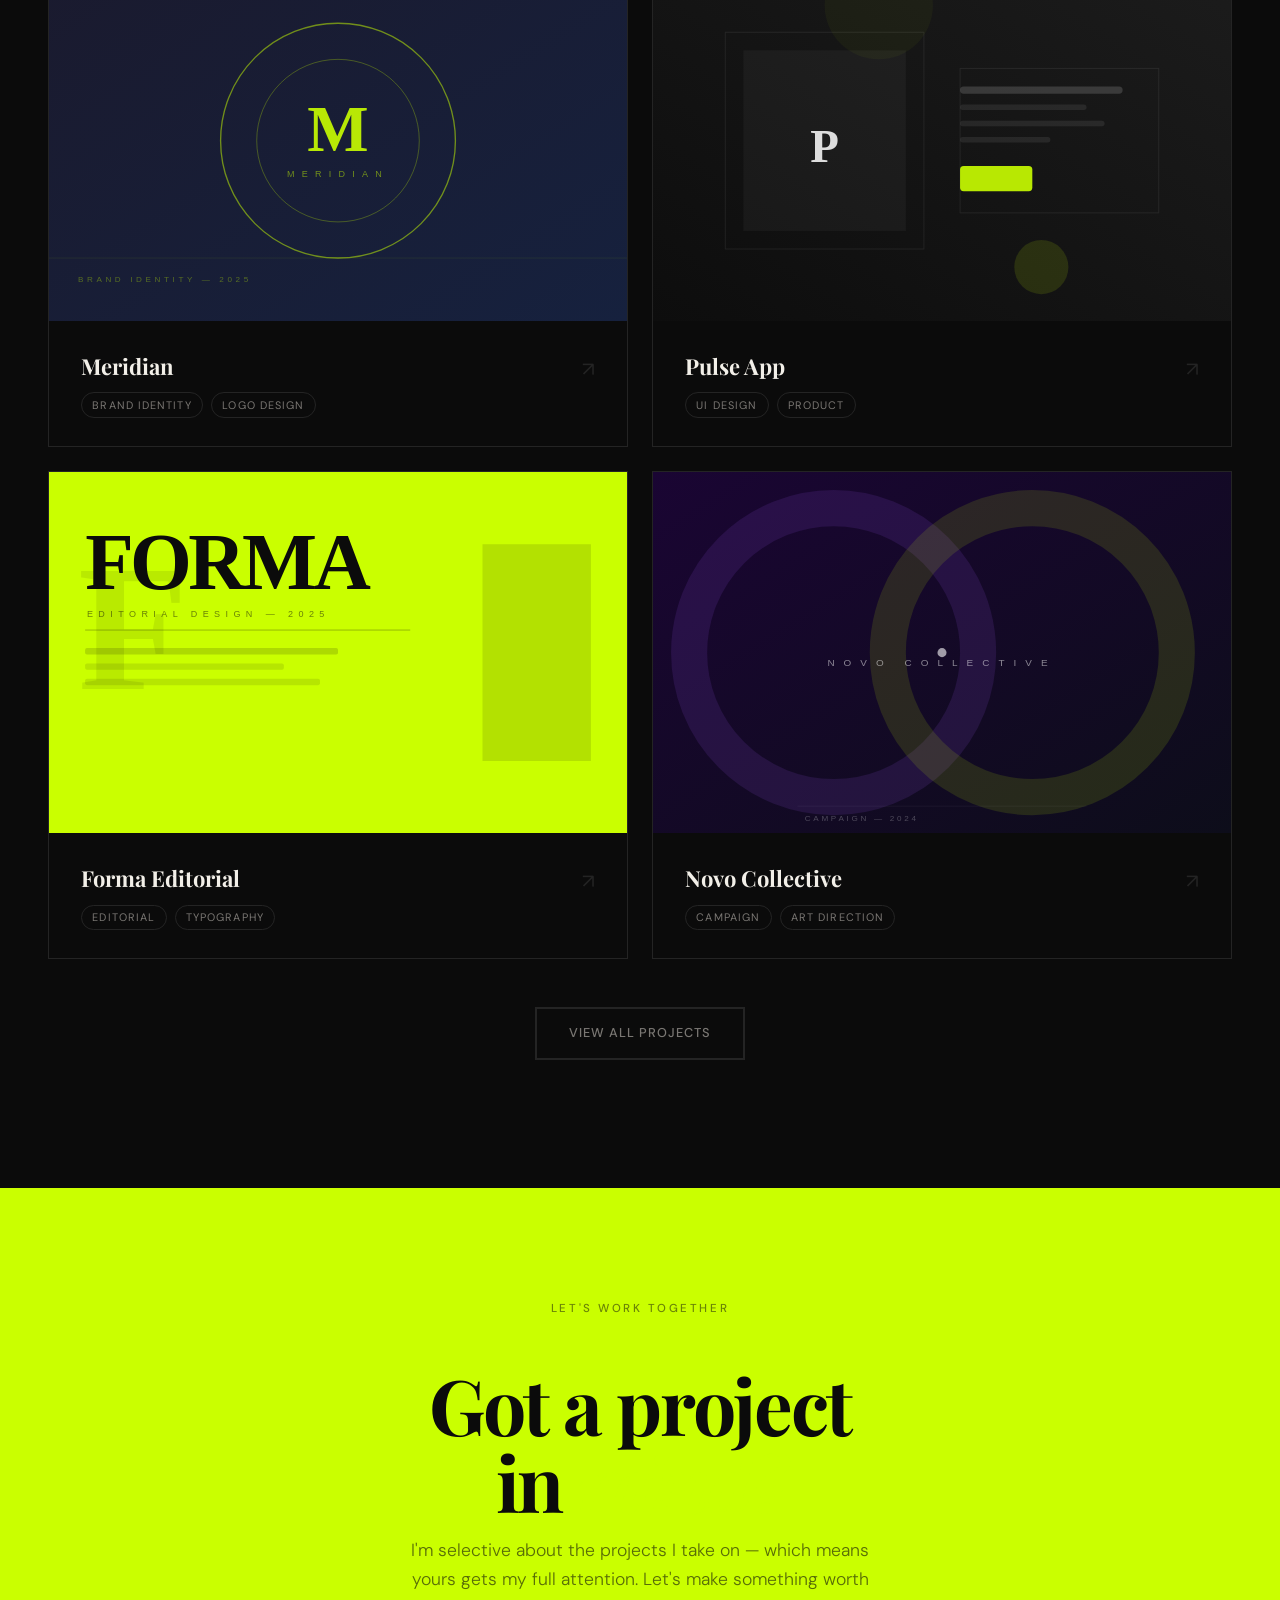
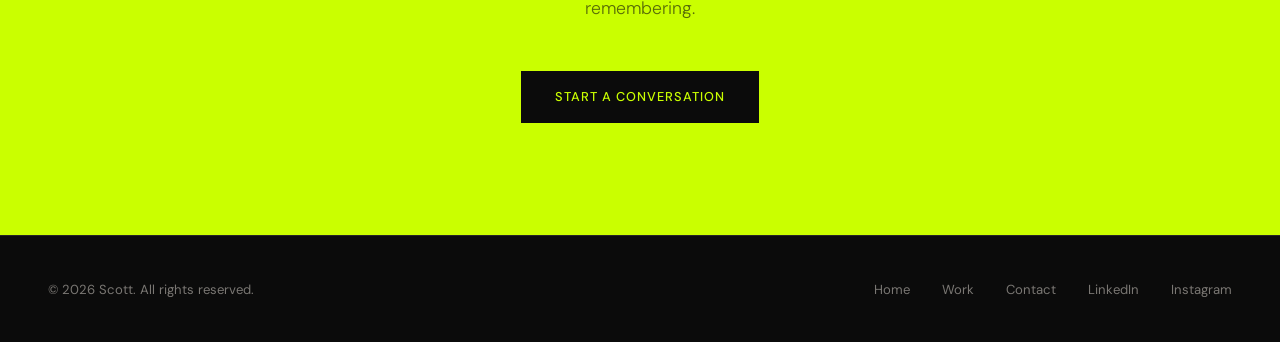
==== commit 476ee119: "Add weather widget with dynamic location and styling" ====
--- a/index.html
+++ b/index.html
@@ -6,6 +6,158 @@
   <title>Scott — Designer</title>
   <meta name="description" content="Scott is a designer crafting brand identities, digital products, and visual systems with intention." />
   <link rel="stylesheet" href="css/style.css" />
+  <style>
+    /* ── WEATHER CARD ── */
+    .weather-widget {
+      position: fixed;
+      top: 5rem;
+      right: 2rem;
+      z-index: 50;
+      width: 200px;
+      background: var(--surface);
+      border: 1px solid var(--border);
+      border-top: none;
+      border-radius: 0 0 4px 4px;
+      box-shadow:
+        0 2px 8px rgba(0,0,0,0.45),
+        0 8px 32px rgba(0,0,0,0.35),
+        inset 0 1px 0 rgba(255,255,255,0.04);
+      overflow: hidden;
+      cursor: default;
+      user-select: none;
+      transition: box-shadow 0.3s, border-color 0.3s, transform 0.3s;
+    }
+    .weather-widget:hover {
+      border-color: #363636;
+      box-shadow:
+        0 4px 16px rgba(0,0,0,0.55),
+        0 16px 48px rgba(0,0,0,0.4),
+        inset 0 1px 0 rgba(255,255,255,0.05);
+      transform: translateY(2px);
+    }
+
+    /* card header — dark band with label + city */
+    .w-header {
+      display: flex;
+      justify-content: space-between;
+      align-items: center;
+      padding: 0.7rem 1.1rem;
+      background: rgba(0,0,0,0.35);
+      border-bottom: 1px solid var(--border);
+    }
+    .w-label {
+      font-size: 0.58rem;
+      letter-spacing: 0.22em;
+      text-transform: uppercase;
+      color: var(--muted);
+    }
+    #w-loc {
+      font-size: 0.64rem;
+      letter-spacing: 0.08em;
+      color: var(--text);
+      font-weight: 400;
+      min-width: 0;
+      overflow: hidden;
+      text-overflow: ellipsis;
+      white-space: nowrap;
+      max-width: 90px;
+      text-align: right;
+    }
+
+    /* card body */
+    .w-body {
+      padding: 1.4rem 1.25rem 0.3rem;
+      display: flex;
+      align-items: flex-start;
+      gap: 0.75rem;
+    }
+    #w-icon {
+      font-size: 2.4rem;
+      line-height: 1;
+      flex-shrink: 0;
+      margin-top: 0.15rem;
+    }
+    .w-readings {}
+    #w-temp {
+      display: block;
+      font-family: 'Playfair Display', serif;
+      font-size: 2.5rem;
+      font-weight: 900;
+      line-height: 1;
+      letter-spacing: -0.04em;
+      color: var(--accent);
+    }
+    #w-desc {
+      display: block;
+      font-size: 0.6rem;
+      letter-spacing: 0.14em;
+      text-transform: uppercase;
+      color: var(--muted);
+      margin-top: 0.35rem;
+    }
+
+    /* card footer */
+    .w-footer {
+      margin: 1.1rem 1.25rem 1.1rem;
+      padding-top: 0.9rem;
+      border-top: 1px solid var(--border);
+      display: flex;
+      align-items: center;
+      gap: 0.4rem;
+    }
+    .w-dot {
+      width: 5px;
+      height: 5px;
+      border-radius: 50%;
+      background: var(--accent);
+      flex-shrink: 0;
+    }
+    .w-footer-text {
+      font-size: 0.58rem;
+      letter-spacing: 0.12em;
+      text-transform: uppercase;
+      color: var(--border);
+    }
+
+    /* loading pulse */
+    .w-loading #w-temp {
+      animation: w-pulse 1.4s ease-in-out infinite;
+    }
+    @keyframes w-pulse {
+      0%, 100% { opacity: 0.25; }
+      50%       { opacity: 0.75; }
+    }
+
+    /* denied / error state */
+    .weather-widget.w-denied .w-body {
+      flex-direction: column;
+      gap: 0.5rem;
+      padding-bottom: 1rem;
+    }
+    .w-denied-icon {
+      font-size: 1.6rem;
+      line-height: 1;
+    }
+    .w-denied-msg {
+      font-size: 0.68rem;
+      letter-spacing: 0.06em;
+      color: var(--muted);
+      line-height: 1.6;
+    }
+    .w-denied-msg strong {
+      display: block;
+      color: var(--text);
+      font-weight: 500;
+      margin-bottom: 0.2rem;
+      font-size: 0.72rem;
+      letter-spacing: 0.1em;
+      text-transform: uppercase;
+    }
+
+    @media (max-width: 900px) {
+      .weather-widget { display: none; }
+    }
+  </style>
 </head>
 <body>
 
@@ -18,6 +170,25 @@
       <li><a href="contact.html">Contact</a></li>
     </ul>
   </nav>
+
+  <!-- ── WEATHER WIDGET ── -->
+  <aside id="weather-widget" class="weather-widget w-loading" aria-label="Current weather" role="complementary">
+    <div class="w-header">
+      <span class="w-label">Weather</span>
+      <span id="w-loc"></span>
+    </div>
+    <div class="w-body">
+      <span id="w-icon">&#9729;</span>
+      <div class="w-readings">
+        <span id="w-temp">&mdash;</span>
+        <span id="w-desc">Locating&hellip;</span>
+      </div>
+    </div>
+    <div class="w-footer">
+      <span class="w-dot"></span>
+      <span class="w-footer-text">Open-Meteo</span>
+    </div>
+  </aside>
 
   <!-- ── HERO ── -->
   <section class="hero">
@@ -307,5 +478,116 @@
     </ul>
   </footer>
 
+  <script>
+    (function () {
+      // WMO weather interpretation codes -> label + emoji
+      const WMO = {
+        0:  ['Clear sky',        '\u2600\uFE0F'],
+        1:  ['Mainly clear',     '\uD83C\uDF24\uFE0F'],
+        2:  ['Partly cloudy',    '\u26C5'],
+        3:  ['Overcast',         '\u2601\uFE0F'],
+        45: ['Foggy',            '\uD83C\uDF2B\uFE0F'],
+        48: ['Icy fog',          '\uD83C\uDF2B\uFE0F'],
+        51: ['Light drizzle',    '\uD83C\uDF26\uFE0F'],
+        53: ['Drizzle',          '\uD83C\uDF26\uFE0F'],
+        55: ['Heavy drizzle',    '\uD83C\uDF26\uFE0F'],
+        61: ['Light rain',       '\uD83C\uDF27\uFE0F'],
+        63: ['Rain',             '\uD83C\uDF27\uFE0F'],
+        65: ['Heavy rain',       '\uD83C\uDF27\uFE0F'],
+        71: ['Light snow',       '\u2744\uFE0F'],
+        73: ['Snow',             '\u2744\uFE0F'],
+        75: ['Heavy snow',       '\u2744\uFE0F'],
+        77: ['Snow grains',      '\uD83C\uDF28\uFE0F'],
+        80: ['Light showers',    '\uD83C\uDF26\uFE0F'],
+        81: ['Showers',          '\uD83C\uDF27\uFE0F'],
+        82: ['Heavy showers',    '\uD83C\uDF27\uFE0F'],
+        85: ['Snow showers',     '\u2744\uFE0F'],
+        86: ['Heavy snow showers','\u2744\uFE0F'],
+        95: ['Thunderstorm',     '\u26C8\uFE0F'],
+        96: ['Thunderstorm',     '\u26C8\uFE0F'],
+        99: ['Thunderstorm',     '\u26C8\uFE0F'],
+      };
+
+      function setError(msg) {
+        document.getElementById('w-desc').textContent = msg;
+        document.getElementById('w-icon').textContent = '\u2013';
+        document.getElementById('w-temp').textContent = '';
+        document.getElementById('weather-widget').classList.remove('w-loading');
+      }
+
+      function setDenied() {
+        var widget = document.getElementById('weather-widget');
+        var body   = widget.querySelector('.w-body');
+        body.innerHTML =
+          '<span class="w-denied-icon">\uD83D\uDCCD</span>' +
+          '<p class="w-denied-msg">' +
+            '<strong>Location access off</strong>' +
+            'Enable location in your browser to see local weather.' +
+          '</p>';
+        widget.classList.remove('w-loading');
+        widget.classList.add('w-denied');
+      }
+
+      function fetchWeather(lat, lon) {
+        var url = 'https://api.open-meteo.com/v1/forecast'
+          + '?latitude=' + lat
+          + '&longitude=' + lon
+          + '&current=temperature_2m,weathercode'
+          + '&temperature_unit=fahrenheit'
+          + '&wind_speed_unit=mph'
+          + '&timezone=auto';
+
+        fetch(url)
+          .then(function (r) {
+            if (!r.ok) throw new Error('Weather fetch failed');
+            return r.json();
+          })
+          .then(function (data) {
+            var temp = Math.round(data.current.temperature_2m);
+            var code = data.current.weathercode;
+            var info = WMO[code] || ['Unknown', '\u2601\uFE0F'];
+            document.getElementById('w-temp').textContent = temp + '\u00B0F';
+            document.getElementById('w-desc').textContent = info[0];
+            document.getElementById('w-icon').textContent = info[1];
+            document.getElementById('weather-widget').classList.remove('w-loading');
+          })
+          .catch(function () { setError('Unavailable'); });
+      }
+
+      function fetchCity(lat, lon) {
+        var url = 'https://nominatim.openstreetmap.org/reverse'
+          + '?lat=' + lat
+          + '&lon=' + lon
+          + '&format=json';
+
+        fetch(url, { headers: { 'Accept-Language': 'en' } })
+          .then(function (r) { return r.json(); })
+          .then(function (data) {
+            var city = (data.address && (
+              data.address.city ||
+              data.address.town ||
+              data.address.village ||
+              data.address.county
+            )) || '';
+            if (city) document.getElementById('w-loc').textContent = city;
+          })
+          .catch(function () { /* city label is optional */ });
+      }
+
+      if (navigator.geolocation) {
+        navigator.geolocation.getCurrentPosition(
+          function (pos) {
+            var lat = pos.coords.latitude;
+            var lon = pos.coords.longitude;
+            fetchWeather(lat, lon);
+            fetchCity(lat, lon);
+          },
+          function () { setDenied(); }
+        );
+      } else {
+        setDenied();
+      }
+    })();
+  </script>
 </body>
 </html>
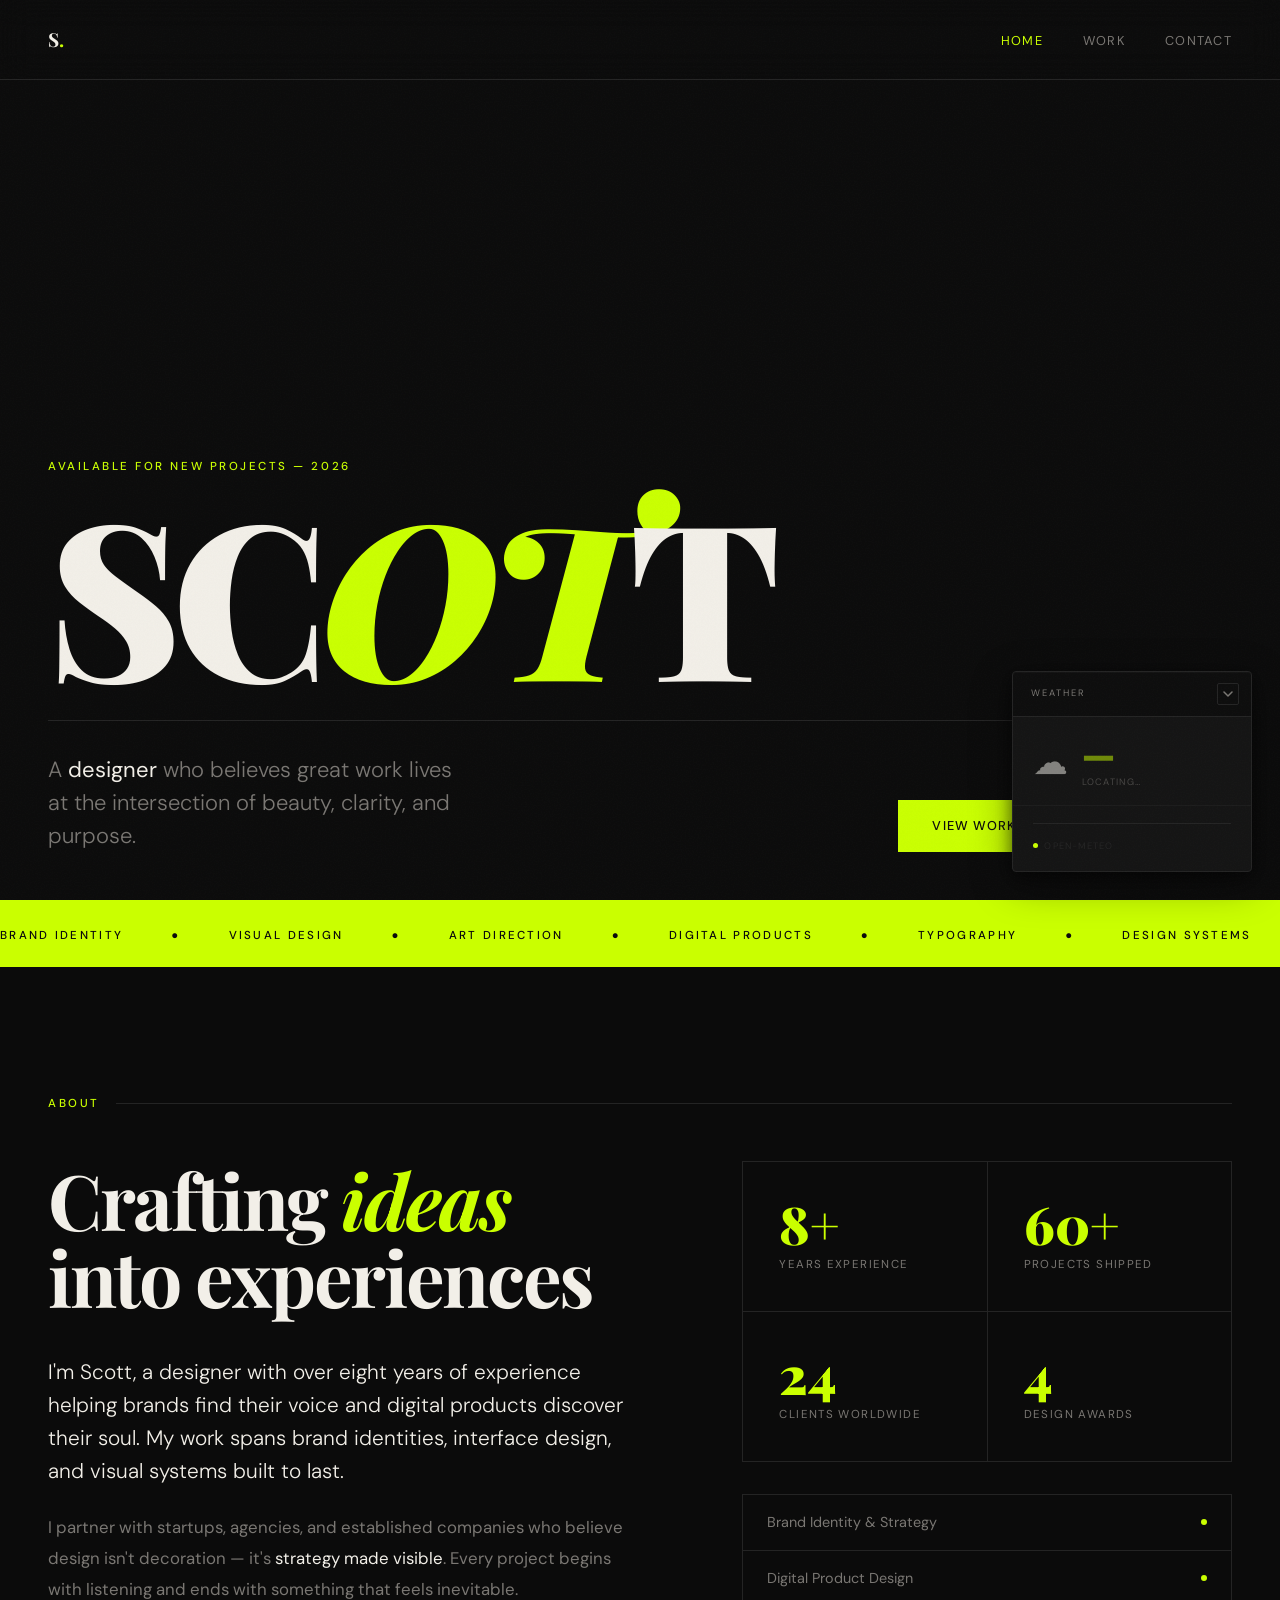
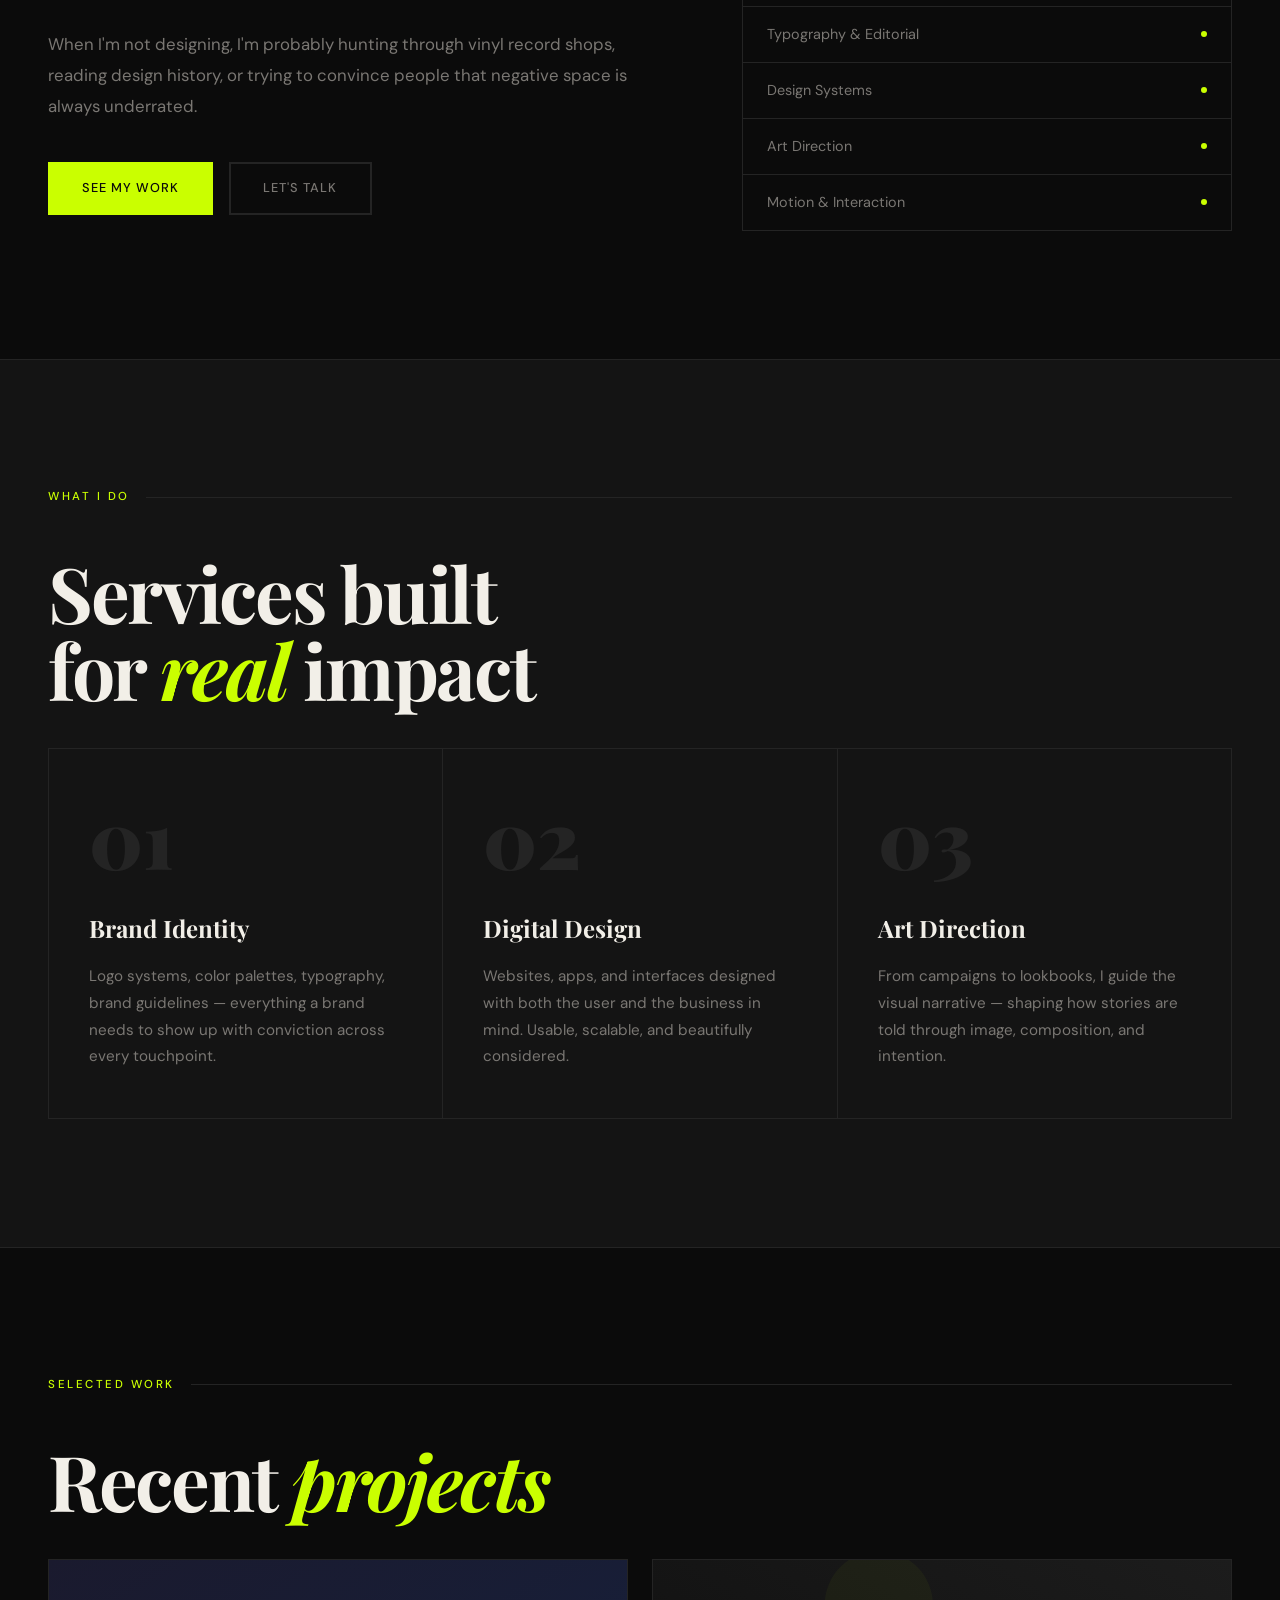
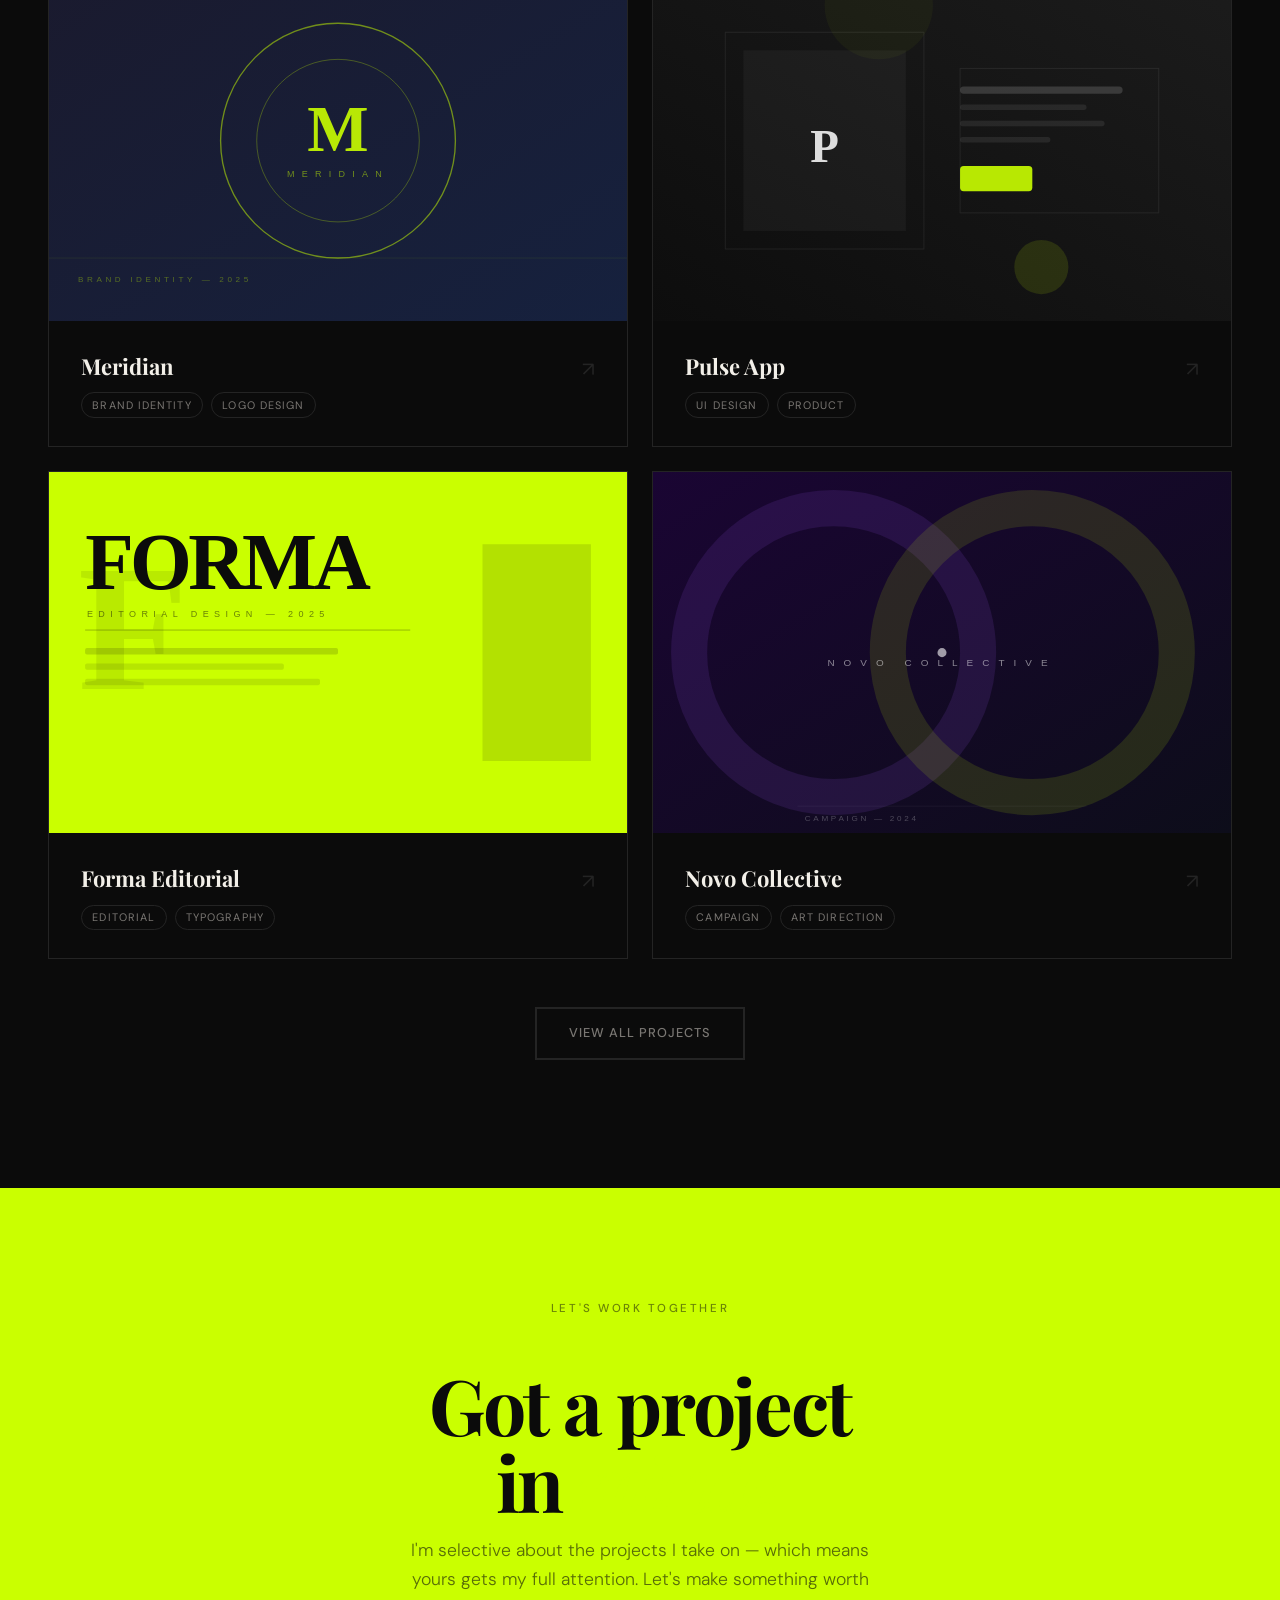
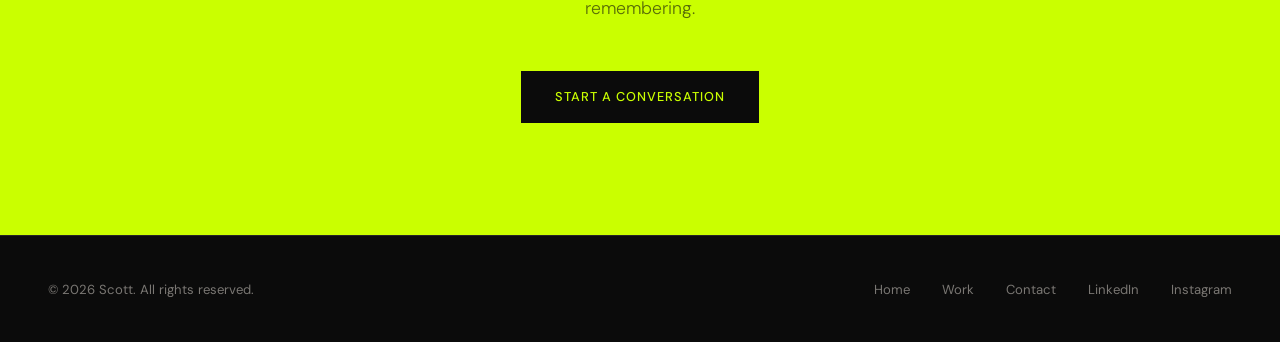
==== commit 06d1d053: "Enhance weather widget with 5-day forecast, improved styling, and collapse/expand functionality" ====
--- a/index.html
+++ b/index.html
@@ -10,40 +10,82 @@
     /* ── WEATHER CARD ── */
     .weather-widget {
       position: fixed;
-      top: 5rem;
-      right: 2rem;
-      z-index: 50;
-      width: 200px;
+      bottom: 1.75rem;
+      right: 1.75rem;
+      z-index: 200;
+      width: 240px;
       background: var(--surface);
       border: 1px solid var(--border);
-      border-top: none;
-      border-radius: 0 0 4px 4px;
+      border-radius: 4px;
       box-shadow:
-        0 2px 8px rgba(0,0,0,0.45),
-        0 8px 32px rgba(0,0,0,0.35),
+        0 4px 16px rgba(0,0,0,0.5),
+        0 12px 40px rgba(0,0,0,0.4),
         inset 0 1px 0 rgba(255,255,255,0.04);
       overflow: hidden;
       cursor: default;
       user-select: none;
-      transition: box-shadow 0.3s, border-color 0.3s, transform 0.3s;
+      transition: box-shadow 0.3s, border-color 0.3s;
     }
     .weather-widget:hover {
       border-color: #363636;
       box-shadow:
-        0 4px 16px rgba(0,0,0,0.55),
-        0 16px 48px rgba(0,0,0,0.4),
+        0 6px 24px rgba(0,0,0,0.6),
+        0 20px 56px rgba(0,0,0,0.45),
         inset 0 1px 0 rgba(255,255,255,0.05);
-      transform: translateY(2px);
-    }
-
-    /* card header — dark band with label + city */
+    }
+
+    /* card header — dark band with label + city + toggle */
     .w-header {
       display: flex;
       justify-content: space-between;
       align-items: center;
-      padding: 0.7rem 1.1rem;
+      padding: 0.7rem 0.75rem 0.7rem 1.1rem;
       background: rgba(0,0,0,0.35);
       border-bottom: 1px solid var(--border);
+      cursor: pointer;
+    }
+    .w-header:hover { background: rgba(0,0,0,0.45); }
+    .w-header-left {
+      display: flex;
+      align-items: center;
+      gap: 0.6rem;
+      min-width: 0;
+    }
+    .w-toggle {
+      width: 22px;
+      height: 22px;
+      border: 1px solid var(--border);
+      border-radius: 2px;
+      background: transparent;
+      color: var(--muted);
+      display: flex;
+      align-items: center;
+      justify-content: center;
+      flex-shrink: 0;
+      transition: border-color 0.2s, color 0.2s;
+      cursor: pointer;
+      padding: 0;
+    }
+    .w-toggle svg {
+      display: block;
+      transition: transform 0.25s ease;
+    }
+    .w-header:hover .w-toggle {
+      border-color: var(--accent);
+      color: var(--accent);
+    }
+
+    /* collapsed state */
+    .w-collapsed .w-today,
+    .w-collapsed .w-days,
+    .w-collapsed .w-footer {
+      display: none;
+    }
+    .w-collapsed .w-header {
+      border-bottom: none;
+    }
+    .w-collapsed .w-toggle svg {
+      transform: rotate(180deg);
     }
     .w-label {
       font-size: 0.58rem;
@@ -64,24 +106,24 @@
       text-align: right;
     }
 
-    /* card body */
-    .w-body {
-      padding: 1.4rem 1.25rem 0.3rem;
+    /* today strip */
+    .w-today {
+      padding: 1.1rem 1.25rem 0.9rem;
       display: flex;
-      align-items: flex-start;
-      gap: 0.75rem;
+      align-items: center;
+      gap: 0.85rem;
+      border-bottom: 1px solid var(--border);
     }
     #w-icon {
-      font-size: 2.4rem;
+      font-size: 2.2rem;
       line-height: 1;
       flex-shrink: 0;
-      margin-top: 0.15rem;
     }
     .w-readings {}
     #w-temp {
       display: block;
       font-family: 'Playfair Display', serif;
-      font-size: 2.5rem;
+      font-size: 2.25rem;
       font-weight: 900;
       line-height: 1;
       letter-spacing: -0.04em;
@@ -89,11 +131,51 @@
     }
     #w-desc {
       display: block;
-      font-size: 0.6rem;
+      font-size: 0.58rem;
       letter-spacing: 0.14em;
       text-transform: uppercase;
       color: var(--muted);
-      margin-top: 0.35rem;
+      margin-top: 0.3rem;
+    }
+
+    /* 5-day rows */
+    .w-days {
+      display: flex;
+      flex-direction: column;
+    }
+    .w-day {
+      display: grid;
+      grid-template-columns: 2.8rem 1.6rem 1fr;
+      align-items: center;
+      gap: 0.4rem;
+      padding: 0.55rem 1.25rem;
+      border-bottom: 1px solid var(--border);
+      transition: background 0.15s;
+    }
+    .w-day:last-child { border-bottom: none; }
+    .w-day:hover { background: rgba(255,255,255,0.03); }
+    .w-day-name {
+      font-size: 0.62rem;
+      letter-spacing: 0.1em;
+      text-transform: uppercase;
+      color: var(--muted);
+    }
+    .w-day-name.is-today {
+      color: var(--accent);
+    }
+    .w-day-icon {
+      font-size: 0.95rem;
+      line-height: 1;
+      text-align: center;
+    }
+    .w-day-temps {
+      font-size: 0.72rem;
+      color: var(--text);
+      text-align: right;
+    }
+    .w-day-lo {
+      color: var(--muted);
+      margin-left: 0.3rem;
     }
 
     /* card footer */
@@ -120,6 +202,7 @@
     }
 
     /* loading pulse */
+    .w-loading .w-today {  opacity: 0.5; }
     .w-loading #w-temp {
       animation: w-pulse 1.4s ease-in-out infinite;
     }
@@ -171,22 +254,32 @@
     </ul>
   </nav>
 
-  <!-- ── WEATHER WIDGET ── -->
-  <aside id="weather-widget" class="weather-widget w-loading" aria-label="Current weather" role="complementary">
-    <div class="w-header">
-      <span class="w-label">Weather</span>
-      <span id="w-loc"></span>
+  <!-- ── WEATHER WIDGET (fixed bottom-right) ── -->
+  <aside id="weather-widget" class="weather-widget w-loading" aria-label="5-day weather forecast" role="complementary">
+    <div class="w-header" id="w-toggle-btn" role="button" aria-expanded="true" aria-controls="w-body-wrap" tabindex="0">
+      <div class="w-header-left">
+        <span class="w-label">Weather</span>
+        <span id="w-loc"></span>
+      </div>
+      <button class="w-toggle" aria-label="Collapse weather widget">
+        <svg width="10" height="6" viewBox="0 0 10 6" fill="none" xmlns="http://www.w3.org/2000/svg">
+          <path d="M1 1L5 5L9 1" stroke="currentColor" stroke-width="1.5" stroke-linecap="round" stroke-linejoin="round"/>
+        </svg>
+      </button>
     </div>
-    <div class="w-body">
-      <span id="w-icon">&#9729;</span>
-      <div class="w-readings">
-        <span id="w-temp">&mdash;</span>
-        <span id="w-desc">Locating&hellip;</span>
-      </div>
-    </div>
-    <div class="w-footer">
-      <span class="w-dot"></span>
-      <span class="w-footer-text">Open-Meteo</span>
+    <div id="w-body-wrap">
+      <div class="w-today">
+        <span id="w-icon">&#9729;</span>
+        <div class="w-readings">
+          <span id="w-temp">&mdash;</span>
+          <span id="w-desc">Locating&hellip;</span>
+        </div>
+      </div>
+      <div id="w-days" class="w-days"></div>
+      <div class="w-footer">
+        <span class="w-dot"></span>
+        <span class="w-footer-text">Open-Meteo</span>
+      </div>
     </div>
   </aside>
 
@@ -530,11 +623,13 @@
 
       function fetchWeather(lat, lon) {
         var url = 'https://api.open-meteo.com/v1/forecast'
-          + '?latitude=' + lat
+          + '?latitude='  + lat
           + '&longitude=' + lon
           + '&current=temperature_2m,weathercode'
+          + '&daily=weathercode,temperature_2m_max,temperature_2m_min'
           + '&temperature_unit=fahrenheit'
           + '&wind_speed_unit=mph'
+          + '&forecast_days=5'
           + '&timezone=auto';
 
         fetch(url)
@@ -543,12 +638,41 @@
             return r.json();
           })
           .then(function (data) {
-            var temp = Math.round(data.current.temperature_2m);
-            var code = data.current.weathercode;
-            var info = WMO[code] || ['Unknown', '\u2601\uFE0F'];
+            // ── Today strip ──
+            var temp    = Math.round(data.current.temperature_2m);
+            var code    = data.current.weathercode;
+            var info    = WMO[code] || ['Unknown', '\u2601\uFE0F'];
             document.getElementById('w-temp').textContent = temp + '\u00B0F';
             document.getElementById('w-desc').textContent = info[0];
             document.getElementById('w-icon').textContent = info[1];
+
+            // ── 5-day rows ──
+            var days    = data.daily.time;                   // ['2026-04-01', ...]
+            var codes   = data.daily.weathercode;
+            var highs   = data.daily.temperature_2m_max;
+            var lows    = data.daily.temperature_2m_min;
+            var DAY_NAMES = ['Sun','Mon','Tue','Wed','Thu','Fri','Sat'];
+            var container = document.getElementById('w-days');
+            container.innerHTML = '';
+
+            for (var i = 0; i < days.length; i++) {
+              var d      = new Date(days[i] + 'T12:00:00'); // noon avoids TZ flip
+              var label  = i === 0 ? 'Today' : DAY_NAMES[d.getDay()];
+              var dInfo  = WMO[codes[i]] || ['', '\u2601\uFE0F'];
+              var hi     = Math.round(highs[i]);
+              var lo     = Math.round(lows[i]);
+
+              var row = document.createElement('div');
+              row.className = 'w-day';
+              row.innerHTML =
+                '<span class="w-day-name' + (i === 0 ? ' is-today' : '') + '">' + label + '</span>' +
+                '<span class="w-day-icon">' + dInfo[1] + '</span>' +
+                '<span class="w-day-temps">' + hi + '\u00B0' +
+                  '<span class="w-day-lo">' + lo + '\u00B0</span>' +
+                '</span>';
+              container.appendChild(row);
+            }
+
             document.getElementById('weather-widget').classList.remove('w-loading');
           })
           .catch(function () { setError('Unavailable'); });
@@ -588,6 +712,32 @@
         setDenied();
       }
     })();
+
+    // ── Collapse / expand toggle ──
+    (function () {
+      var widget = document.getElementById('weather-widget');
+      var btn    = document.getElementById('w-toggle-btn');
+      var STORAGE_KEY = 'wx-collapsed';
+
+      // Restore last state
+      if (localStorage.getItem(STORAGE_KEY) === '1') {
+        widget.classList.add('w-collapsed');
+        btn.setAttribute('aria-expanded', 'false');
+      }
+
+      btn.addEventListener('click', function () {
+        var isCollapsed = widget.classList.toggle('w-collapsed');
+        btn.setAttribute('aria-expanded', String(!isCollapsed));
+        localStorage.setItem(STORAGE_KEY, isCollapsed ? '1' : '0');
+      });
+
+      btn.addEventListener('keydown', function (e) {
+        if (e.key === 'Enter' || e.key === ' ') {
+          e.preventDefault();
+          btn.click();
+        }
+      });
+    })();
   </script>
 </body>
 </html>
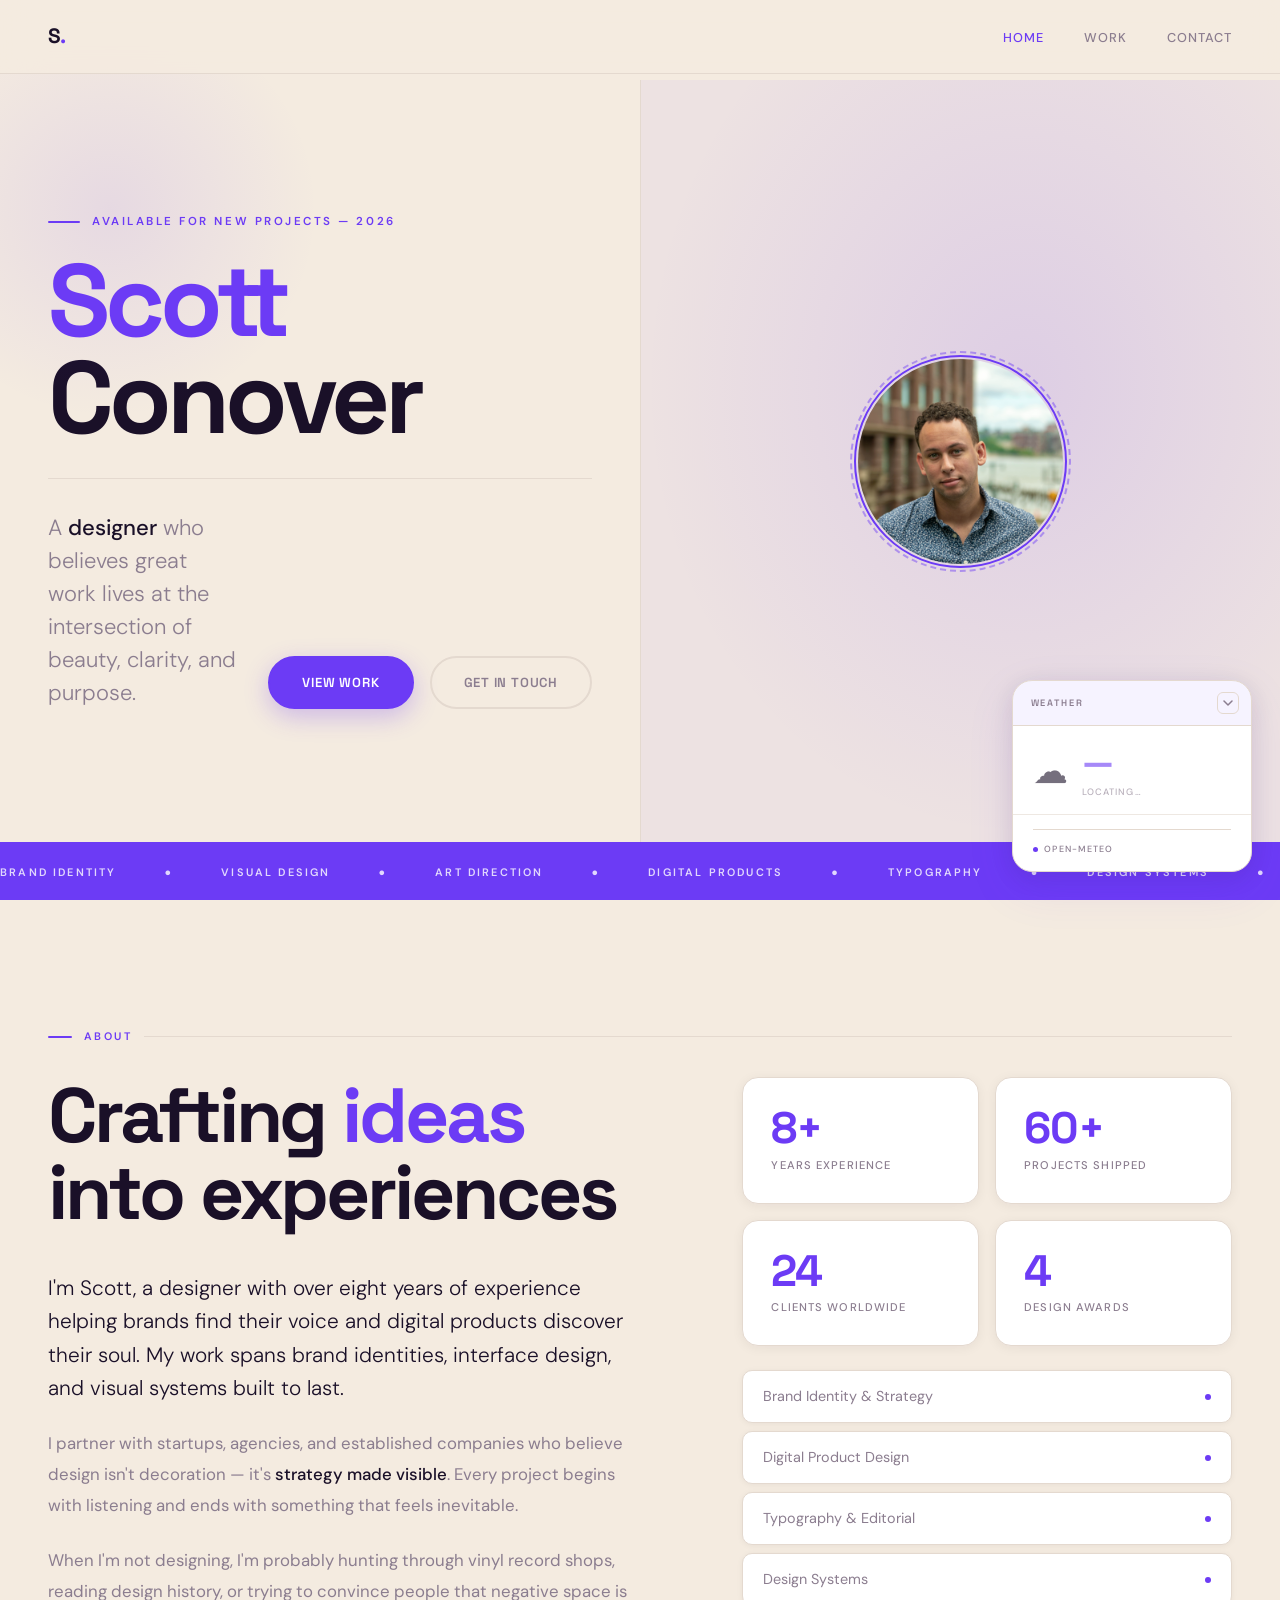
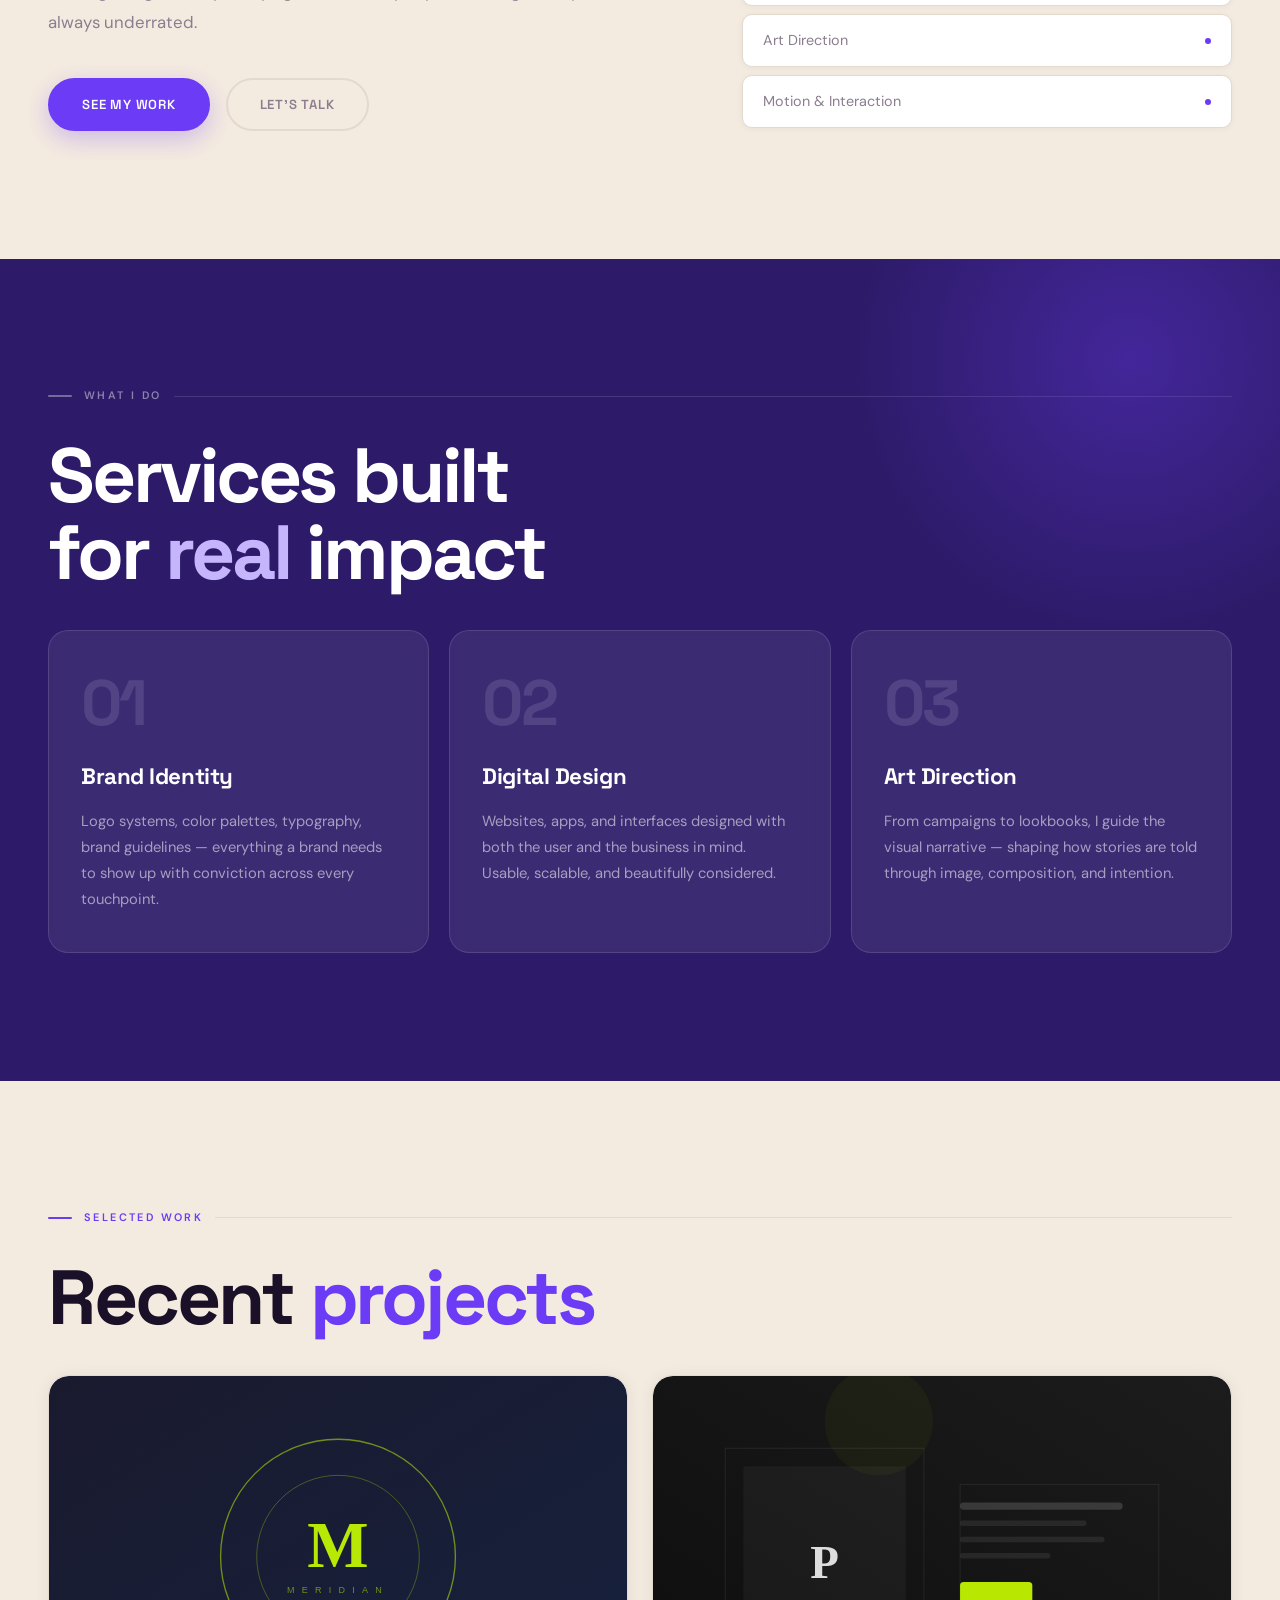
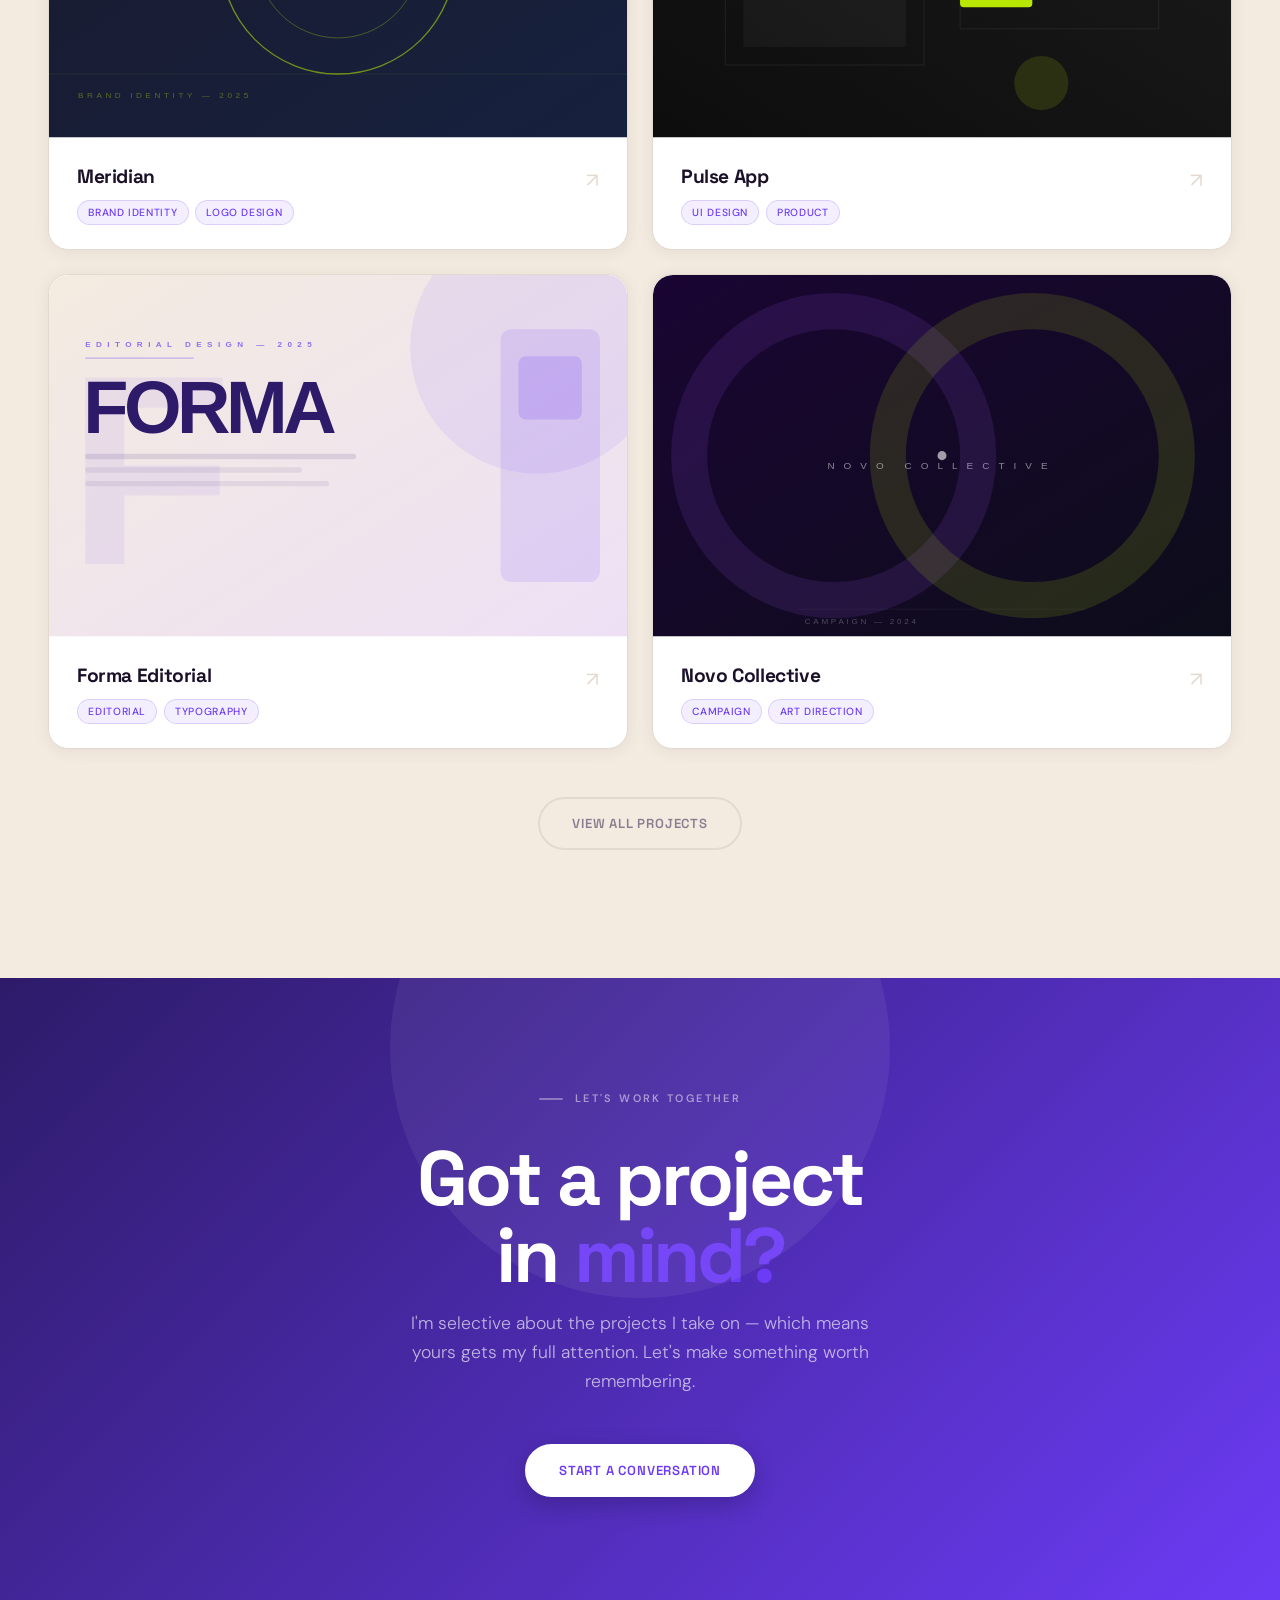
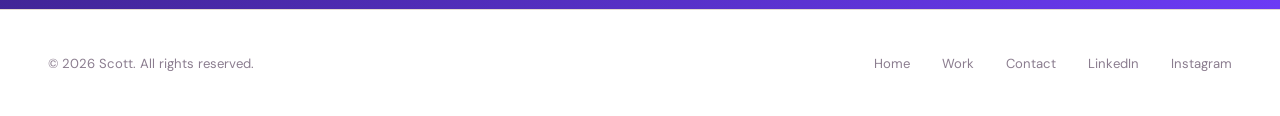
==== commit d2785cc7: "Refactor code structure for improved readability and maintainability" ====
--- a/index.html
+++ b/index.html
@@ -16,35 +16,34 @@
       width: 240px;
       background: var(--surface);
       border: 1px solid var(--border);
-      border-radius: 4px;
+      border-radius: 20px;
       box-shadow:
-        0 4px 16px rgba(0,0,0,0.5),
-        0 12px 40px rgba(0,0,0,0.4),
-        inset 0 1px 0 rgba(255,255,255,0.04);
+        0 4px 24px rgba(26, 16, 40, 0.1),
+        0 16px 48px rgba(108, 59, 245, 0.1);
       overflow: hidden;
       cursor: default;
       user-select: none;
-      transition: box-shadow 0.3s, border-color 0.3s;
+      transition: box-shadow 0.3s, border-color 0.3s, transform 0.3s;
     }
     .weather-widget:hover {
-      border-color: #363636;
+      border-color: rgba(108, 59, 245, 0.3);
       box-shadow:
-        0 6px 24px rgba(0,0,0,0.6),
-        0 20px 56px rgba(0,0,0,0.45),
-        inset 0 1px 0 rgba(255,255,255,0.05);
-    }
-
-    /* card header — dark band with label + city + toggle */
+        0 8px 32px rgba(26, 16, 40, 0.12),
+        0 24px 64px rgba(108, 59, 245, 0.16);
+      transform: translateY(-2px);
+    }
+
+    /* card header */
     .w-header {
       display: flex;
       justify-content: space-between;
       align-items: center;
       padding: 0.7rem 0.75rem 0.7rem 1.1rem;
-      background: rgba(0,0,0,0.35);
+      background: rgba(108, 59, 245, 0.06);
       border-bottom: 1px solid var(--border);
       cursor: pointer;
     }
-    .w-header:hover { background: rgba(0,0,0,0.45); }
+    .w-header:hover { background: rgba(108, 59, 245, 0.1); }
     .w-header-left {
       display: flex;
       align-items: center;
@@ -54,15 +53,15 @@
     .w-toggle {
       width: 22px;
       height: 22px;
-      border: 1px solid var(--border);
-      border-radius: 2px;
+      border: 1.5px solid var(--border);
+      border-radius: 6px;
       background: transparent;
       color: var(--muted);
       display: flex;
       align-items: center;
       justify-content: center;
       flex-shrink: 0;
-      transition: border-color 0.2s, color 0.2s;
+      transition: border-color 0.2s, color 0.2s, background 0.2s;
       cursor: pointer;
       padding: 0;
     }
@@ -73,31 +72,29 @@
     .w-header:hover .w-toggle {
       border-color: var(--accent);
       color: var(--accent);
+      background: rgba(108, 59, 245, 0.08);
     }
 
     /* collapsed state */
     .w-collapsed .w-today,
     .w-collapsed .w-days,
-    .w-collapsed .w-footer {
-      display: none;
-    }
-    .w-collapsed .w-header {
-      border-bottom: none;
-    }
-    .w-collapsed .w-toggle svg {
-      transform: rotate(180deg);
-    }
+    .w-collapsed .w-footer { display: none; }
+    .w-collapsed .w-header { border-bottom: none; }
+    .w-collapsed .w-toggle svg { transform: rotate(180deg); }
+
     .w-label {
       font-size: 0.58rem;
-      letter-spacing: 0.22em;
+      letter-spacing: 0.2em;
       text-transform: uppercase;
       color: var(--muted);
+      font-weight: 600;
+      font-family: 'Space Grotesk', sans-serif;
     }
     #w-loc {
       font-size: 0.64rem;
-      letter-spacing: 0.08em;
+      letter-spacing: 0.06em;
       color: var(--text);
-      font-weight: 400;
+      font-weight: 500;
       min-width: 0;
       overflow: hidden;
       text-overflow: ellipsis;
@@ -119,12 +116,11 @@
       line-height: 1;
       flex-shrink: 0;
     }
-    .w-readings {}
     #w-temp {
       display: block;
-      font-family: 'Playfair Display', serif;
+      font-family: 'Space Grotesk', sans-serif;
       font-size: 2.25rem;
-      font-weight: 900;
+      font-weight: 700;
       line-height: 1;
       letter-spacing: -0.04em;
       color: var(--accent);
@@ -132,17 +128,15 @@
     #w-desc {
       display: block;
       font-size: 0.58rem;
-      letter-spacing: 0.14em;
+      letter-spacing: 0.12em;
       text-transform: uppercase;
       color: var(--muted);
       margin-top: 0.3rem;
+      font-weight: 500;
     }
 
     /* 5-day rows */
-    .w-days {
-      display: flex;
-      flex-direction: column;
-    }
+    .w-days { display: flex; flex-direction: column; }
     .w-day {
       display: grid;
       grid-template-columns: 2.8rem 1.6rem 1fr;
@@ -153,86 +147,69 @@
       transition: background 0.15s;
     }
     .w-day:last-child { border-bottom: none; }
-    .w-day:hover { background: rgba(255,255,255,0.03); }
+    .w-day:hover { background: rgba(108, 59, 245, 0.04); }
     .w-day-name {
       font-size: 0.62rem;
       letter-spacing: 0.1em;
       text-transform: uppercase;
       color: var(--muted);
-    }
-    .w-day-name.is-today {
-      color: var(--accent);
-    }
-    .w-day-icon {
-      font-size: 0.95rem;
-      line-height: 1;
-      text-align: center;
-    }
-    .w-day-temps {
-      font-size: 0.72rem;
-      color: var(--text);
-      text-align: right;
-    }
-    .w-day-lo {
-      color: var(--muted);
-      margin-left: 0.3rem;
-    }
+      font-weight: 500;
+    }
+    .w-day-name.is-today { color: var(--accent); font-weight: 700; }
+    .w-day-icon { font-size: 0.95rem; line-height: 1; text-align: center; }
+    .w-day-temps { font-size: 0.72rem; color: var(--text); text-align: right; font-weight: 500; }
+    .w-day-lo { color: var(--muted); margin-left: 0.3rem; }
 
     /* card footer */
     .w-footer {
-      margin: 1.1rem 1.25rem 1.1rem;
-      padding-top: 0.9rem;
+      margin: 0.9rem 1.25rem;
+      padding-top: 0.75rem;
       border-top: 1px solid var(--border);
       display: flex;
       align-items: center;
       gap: 0.4rem;
     }
     .w-dot {
-      width: 5px;
-      height: 5px;
+      width: 5px; height: 5px;
       border-radius: 50%;
       background: var(--accent);
       flex-shrink: 0;
     }
     .w-footer-text {
-      font-size: 0.58rem;
+      font-size: 0.56rem;
       letter-spacing: 0.12em;
       text-transform: uppercase;
-      color: var(--border);
+      color: var(--muted);
+      font-weight: 500;
     }
 
     /* loading pulse */
-    .w-loading .w-today {  opacity: 0.5; }
-    .w-loading #w-temp {
-      animation: w-pulse 1.4s ease-in-out infinite;
-    }
+    .w-loading .w-today { opacity: 0.6; }
+    .w-loading #w-temp { animation: w-pulse 1.4s ease-in-out infinite; }
     @keyframes w-pulse {
-      0%, 100% { opacity: 0.25; }
-      50%       { opacity: 0.75; }
-    }
-
-    /* denied / error state */
+      0%, 100% { opacity: 0.2; }
+      50%       { opacity: 0.7; }
+    }
+
+    /* denied state */
     .weather-widget.w-denied .w-body {
       flex-direction: column;
       gap: 0.5rem;
       padding-bottom: 1rem;
     }
-    .w-denied-icon {
-      font-size: 1.6rem;
-      line-height: 1;
-    }
+    .w-denied-icon { font-size: 1.6rem; line-height: 1; }
     .w-denied-msg {
       font-size: 0.68rem;
-      letter-spacing: 0.06em;
+      letter-spacing: 0.04em;
       color: var(--muted);
       line-height: 1.6;
     }
     .w-denied-msg strong {
       display: block;
       color: var(--text);
-      font-weight: 500;
+      font-weight: 600;
       margin-bottom: 0.2rem;
-      font-size: 0.72rem;
+      font-size: 0.7rem;
       letter-spacing: 0.1em;
       text-transform: uppercase;
     }
@@ -285,37 +262,46 @@
 
   <!-- ── HERO ── -->
   <section class="hero">
-    <p class="hero-eyebrow">Available for new projects &mdash; 2026</p>
-    <h1 class="hero-name">SC<em>OT</em>T</h1>
-    <div class="hero-sub">
-      <p class="hero-tagline">
-        A <strong>designer</strong> who believes great work lives at
-        the intersection of beauty, clarity, and purpose.
-      </p>
-      <div class="hero-cta">
-        <a href="work.html" class="btn btn-primary">View Work</a>
-        <a href="contact.html" class="btn btn-ghost">Get in Touch</a>
+    <div class="hero-left">
+      <p class="hero-eyebrow">Available for new projects &mdash; 2026</p>
+      <h1 class="hero-name"><em>Scott</em>Conover</h1>
+      <div class="hero-sub">
+        <p class="hero-tagline">
+          A <strong>designer</strong> who believes great work lives at
+          the intersection of beauty, clarity, and purpose.
+        </p>
+        <div class="hero-cta">
+          <a href="work.html" class="btn btn-primary">View Work</a>
+          <a href="contact.html" class="btn btn-ghost">Get in Touch</a>
+        </div>
+      </div>
+    </div>
+    <div class="hero-right">
+      <div class="profile-photo-wrap hero-photo-wrap">
+        <img
+          src="pictures/Picture of Me.png"
+          alt="Scott Conover &mdash; Designer"
+          class="profile-photo hero-photo"
+        />
+      </div>
+    </div>
+    <div class="marquee-band hero-marquee" aria-hidden="true">
+      <div class="marquee-track">
+        <span>Brand Identity</span><span>&#9679;</span>
+        <span>Visual Design</span><span>&#9679;</span>
+        <span>Art Direction</span><span>&#9679;</span>
+        <span>Digital Products</span><span>&#9679;</span>
+        <span>Typography</span><span>&#9679;</span>
+        <span>Design Systems</span><span>&#9679;</span>
+        <span>Brand Identity</span><span>&#9679;</span>
+        <span>Visual Design</span><span>&#9679;</span>
+        <span>Art Direction</span><span>&#9679;</span>
+        <span>Digital Products</span><span>&#9679;</span>
+        <span>Typography</span><span>&#9679;</span>
+        <span>Design Systems</span><span>&#9679;</span>
       </div>
     </div>
   </section>
-
-  <!-- ── MARQUEE ── -->
-  <div class="marquee-band" aria-hidden="true">
-    <div class="marquee-track">
-      <span>Brand Identity</span><span>&#9679;</span>
-      <span>Visual Design</span><span>&#9679;</span>
-      <span>Art Direction</span><span>&#9679;</span>
-      <span>Digital Products</span><span>&#9679;</span>
-      <span>Typography</span><span>&#9679;</span>
-      <span>Design Systems</span><span>&#9679;</span>
-      <span>Brand Identity</span><span>&#9679;</span>
-      <span>Visual Design</span><span>&#9679;</span>
-      <span>Art Direction</span><span>&#9679;</span>
-      <span>Digital Products</span><span>&#9679;</span>
-      <span>Typography</span><span>&#9679;</span>
-      <span>Design Systems</span><span>&#9679;</span>
-    </div>
-  </div>
 
   <!-- ── ABOUT ── -->
   <section id="about">
@@ -488,15 +474,29 @@
       <a href="work.html" class="project-card">
         <div class="project-thumb">
           <svg viewBox="0 0 640 400" xmlns="http://www.w3.org/2000/svg" preserveAspectRatio="xMidYMid slice">
-            <rect width="640" height="400" fill="#CAFF00"/>
-            <text x="32" y="240" font-family="Georgia, serif" font-size="200" font-weight="900" fill="black" opacity="0.08" dominant-baseline="auto">F</text>
-            <text x="40" y="130" font-family="Georgia, serif" font-size="88" font-weight="900" fill="#0B0B0B" dominant-baseline="auto" letter-spacing="-4">FORMA</text>
-            <text x="42" y="160" font-family="Arial, sans-serif" font-size="10" fill="#0B0B0B" letter-spacing="6" opacity="0.5">EDITORIAL DESIGN — 2025</text>
-            <line x1="40" y1="175" x2="400" y2="175" stroke="#0B0B0B" stroke-width="1" opacity="0.3"/>
-            <rect x="40" y="195" width="280" height="7" rx="2" fill="#0B0B0B" opacity="0.15"/>
-            <rect x="40" y="212" width="220" height="7" rx="2" fill="#0B0B0B" opacity="0.1"/>
-            <rect x="40" y="229" width="260" height="7" rx="2" fill="#0B0B0B" opacity="0.1"/>
-            <rect x="480" y="80" width="120" height="240" fill="#0B0B0B" opacity="0.12"/>
+            <defs>
+              <linearGradient id="g3a" x1="0%" y1="0%" x2="100%" y2="100%">
+                <stop offset="0%" stop-color="#F4EBE0"/>
+                <stop offset="100%" stop-color="#EDE0F5"/>
+              </linearGradient>
+            </defs>
+            <rect width="640" height="400" fill="url(#g3a)"/>
+            <!-- decorative blob -->
+            <circle cx="540" cy="80" r="140" fill="#6C3BF5" opacity="0.08"/>
+            <!-- big ghost letter -->
+            <text x="20" y="320" font-family="Arial, sans-serif" font-size="300" font-weight="900" fill="#6C3BF5" opacity="0.07" dominant-baseline="auto" letter-spacing="-16">F</text>
+            <!-- eyebrow label -->
+            <text x="40" y="80" font-family="Arial, sans-serif" font-size="9" fill="#6C3BF5" letter-spacing="6" font-weight="600" opacity="0.7">EDITORIAL DESIGN — 2025</text>
+            <line x1="40" y1="92" x2="160" y2="92" stroke="#6C3BF5" stroke-width="1.5" opacity="0.35"/>
+            <!-- headline -->
+            <text x="38" y="175" font-family="Arial, sans-serif" font-size="82" font-weight="900" fill="#2D1B69" dominant-baseline="auto" letter-spacing="-5">FORMA</text>
+            <!-- body text lines -->
+            <rect x="40" y="198" width="300" height="6" rx="3" fill="#2D1B69" opacity="0.12"/>
+            <rect x="40" y="213" width="240" height="6" rx="3" fill="#2D1B69" opacity="0.08"/>
+            <rect x="40" y="228" width="270" height="6" rx="3" fill="#2D1B69" opacity="0.08"/>
+            <!-- purple sidebar block -->
+            <rect x="500" y="60" width="110" height="280" rx="12" fill="#6C3BF5" opacity="0.12"/>
+            <rect x="520" y="90" width="70" height="70" rx="8" fill="#6C3BF5" opacity="0.18"/>
           </svg>
         </div>
         <div class="project-info">
--- a/css/style.css
+++ b/css/style.css
@@ -1,4 +1,4 @@
-@import url('https://fonts.googleapis.com/css2?family=Playfair+Display:ital,wght@0,400;0,700;0,900;1,400;1,700&family=DM+Sans:opsz,wght@9..40,300;9..40,400;9..40,500&display=swap');
+@import url('https://fonts.googleapis.com/css2?family=Space+Grotesk:wght@400;500;600;700&family=DM+Sans:opsz,wght@9..40,300;9..40,400;9..40,500&display=swap');
 
 *, *::before, *::after {
   box-sizing: border-box;
@@ -7,12 +7,14 @@
 }
 
 :root {
-  --bg:      #0B0B0B;
-  --surface: #141414;
-  --border:  #242424;
-  --text:    #F2EFE8;
-  --muted:   #7A7773;
-  --accent:  #CAFF00;
+  --bg:      #F4EBE0;
+  --surface: #FFFFFF;
+  --border:  #E4D9CF;
+  --text:    #1A1028;
+  --muted:   #8B7D8F;
+  --accent:  #6C3BF5;
+  --accent2: #F5A623;
+  --deep:    #2D1B69;
 }
 
 html { scroll-behavior: smooth; }
@@ -30,37 +32,26 @@
 
 img { display: block; width: 100%; }
 
-/* ── NOISE OVERLAY ── */
-body::after {
-  content: '';
-  position: fixed;
-  inset: 0;
-  background-image: url("data:image/svg+xml,%3Csvg xmlns='http://www.w3.org/2000/svg' width='300' height='300'%3E%3Cfilter id='n'%3E%3CfeTurbulence type='fractalNoise' baseFrequency='0.75' numOctaves='4' stitchTiles='stitch'/%3E%3C/filter%3E%3Crect width='300' height='300' filter='url(%23n)' opacity='0.05'/%3E%3C/svg%3E");
-  pointer-events: none;
-  z-index: 9000;
-  opacity: 0.5;
-}
-
 /* ── NAV ── */
 nav {
   position: fixed;
   top: 0; left: 0; right: 0;
   z-index: 100;
-  padding: 1.5rem 3rem;
+  padding: 1.25rem 3rem;
   display: flex;
   justify-content: space-between;
   align-items: center;
-  background: rgba(11, 11, 11, 0.82);
-  backdrop-filter: blur(16px);
-  -webkit-backdrop-filter: blur(16px);
+  background: rgba(244, 235, 224, 0.88);
+  backdrop-filter: blur(20px);
+  -webkit-backdrop-filter: blur(20px);
   border-bottom: 1px solid var(--border);
 }
 
 .nav-logo {
-  font-family: 'Playfair Display', serif;
-  font-size: 1.2rem;
+  font-family: 'Space Grotesk', sans-serif;
+  font-size: 1.3rem;
   font-weight: 700;
-  letter-spacing: -0.02em;
+  letter-spacing: -0.03em;
   color: var(--text);
 }
 
@@ -75,8 +66,8 @@
 .nav-links a {
   color: var(--muted);
   font-size: 0.8rem;
-  font-weight: 400;
-  letter-spacing: 0.1em;
+  font-weight: 500;
+  letter-spacing: 0.08em;
   text-transform: uppercase;
   transition: color 0.2s;
 }
@@ -87,13 +78,68 @@
 /* ── HERO ── */
 .hero {
   min-height: 100vh;
-  display: flex;
-  flex-direction: column;
-  justify-content: flex-end;
-  padding: 3rem;
-  padding-top: 7rem;
+  display: grid;
+  grid-template-columns: 1fr 1fr;
+  grid-template-rows: 1fr auto;
+  align-items: center;
+  padding: 0;
+  padding-top: 5rem;
   position: relative;
   overflow: hidden;
+}
+
+.hero-marquee {
+  grid-column: 1 / -1;
+  align-self: end;
+}
+
+.hero-left {
+  display: flex;
+  flex-direction: column;
+  justify-content: center;
+  padding: 4rem 3rem 4rem 3rem;
+  height: 100%;
+  position: relative;
+  z-index: 1;
+}
+
+.hero-right {
+  display: flex;
+  align-items: center;
+  justify-content: center;
+  height: 100%;
+  background: rgba(108, 59, 245, 0.05);
+  border-left: 1px solid var(--border);
+  position: relative;
+  overflow: visible;
+}
+
+.hero-right::before {
+  content: '';
+  position: absolute;
+  inset: 0;
+  background: radial-gradient(ellipse at 60% 40%, rgba(108,59,245,0.12) 0%, transparent 70%);
+  pointer-events: none;
+}
+
+.hero-name-row {
+  display: flex;
+  align-items: center;
+  gap: 2rem;
+}
+
+/* decorative blob — left side only */
+.hero-left::before {
+  content: '';
+  position: absolute;
+  width: 420px;
+  height: 420px;
+  border-radius: 50%;
+  background: radial-gradient(circle, rgba(108,59,245,0.1) 0%, transparent 70%);
+  top: -80px;
+  left: -100px;
+  pointer-events: none;
+  z-index: 0;
 }
 
 .hero-eyebrow {
@@ -102,21 +148,34 @@
   text-transform: uppercase;
   color: var(--accent);
   margin-bottom: 1.25rem;
-  font-weight: 500;
+  font-weight: 600;
+  display: flex;
+  align-items: center;
+  gap: 0.75rem;
+}
+
+.hero-eyebrow::before {
+  content: '';
+  display: inline-block;
+  width: 2rem;
+  height: 2px;
+  background: var(--accent);
+  border-radius: 2px;
 }
 
 .hero-name {
-  font-family: 'Playfair Display', serif;
-  font-size: clamp(5rem, 17vw, 16rem);
-  font-weight: 900;
-  line-height: 0.88;
-  letter-spacing: -0.04em;
+  font-family: 'Space Grotesk', sans-serif;
+  font-size: clamp(4rem, 8vw, 9rem);
+  font-weight: 700;
+  line-height: 0.95;
+  letter-spacing: -0.05em;
   color: var(--text);
 }
 
 .hero-name em {
-  font-style: italic;
-  color: var(--accent);
+  font-style: normal;
+  color: var(--accent);
+  display: block;
 }
 
 .hero-sub {
@@ -137,44 +196,41 @@
   line-height: 1.5;
 }
 
-.hero-tagline strong { color: var(--text); font-weight: 400; }
+.hero-tagline strong { color: var(--text); font-weight: 500; }
 
 .hero-cta {
   display: flex;
   gap: 1rem;
   align-items: center;
   flex-shrink: 0;
-}
-
-.hero-scroll {
-  font-size: 0.72rem;
-  letter-spacing: 0.16em;
-  text-transform: uppercase;
-  color: var(--muted);
 }
 
 /* ── BUTTONS ── */
 .btn {
   display: inline-block;
   padding: 0.875rem 2rem;
-  font-size: 0.8rem;
-  font-weight: 500;
-  letter-spacing: 0.08em;
-  text-transform: uppercase;
-  transition: all 0.2s;
+  font-size: 0.82rem;
+  font-weight: 600;
+  letter-spacing: 0.06em;
+  text-transform: uppercase;
+  transition: all 0.22s ease;
   cursor: pointer;
-  font-family: 'DM Sans', sans-serif;
+  font-family: 'Space Grotesk', sans-serif;
+  border-radius: 100px;
 }
 
 .btn-primary {
   background: var(--accent);
-  color: var(--bg);
+  color: #fff;
   border: 2px solid var(--accent);
+  box-shadow: 0 8px 24px rgba(108, 59, 245, 0.28);
 }
 
 .btn-primary:hover {
-  background: transparent;
-  color: var(--accent);
+  background: var(--deep);
+  border-color: var(--deep);
+  box-shadow: 0 12px 32px rgba(45, 27, 105, 0.32);
+  transform: translateY(-2px);
 }
 
 .btn-ghost {
@@ -184,21 +240,32 @@
 }
 
 .btn-ghost:hover {
-  border-color: var(--text);
-  color: var(--text);
+  border-color: var(--accent);
+  color: var(--accent);
+  transform: translateY(-2px);
 }
 
 /* ── SECTION SHARED ── */
 .section-label {
-  font-size: 0.72rem;
+  font-size: 0.68rem;
   letter-spacing: 0.22em;
   text-transform: uppercase;
   color: var(--accent);
-  font-weight: 500;
+  font-weight: 600;
   display: flex;
   align-items: center;
-  gap: 1rem;
-  margin-bottom: 3rem;
+  gap: 0.75rem;
+  margin-bottom: 2rem;
+}
+
+.section-label::before {
+  content: '';
+  display: inline-block;
+  width: 1.5rem;
+  height: 2px;
+  background: var(--accent);
+  border-radius: 2px;
+  flex-shrink: 0;
 }
 
 .section-label::after {
@@ -209,22 +276,99 @@
 }
 
 .section-title {
-  font-family: 'Playfair Display', serif;
+  font-family: 'Space Grotesk', sans-serif;
   font-size: clamp(2.5rem, 6vw, 5rem);
   font-weight: 700;
   line-height: 1.0;
-  letter-spacing: -0.03em;
+  letter-spacing: -0.04em;
   margin-bottom: 2.5rem;
+  color: var(--text);
 }
 
 .section-title em {
-  font-style: italic;
-  color: var(--accent);
+  font-style: normal;
+  color: var(--accent);
+}
+
+/* ── PROFILE PHOTO ── */
+.profile-photo-wrap {
+  position: relative;
+  width: 160px;
+  height: 160px;
+  margin-bottom: 2.5rem;
+}
+
+/* hero photo — circular, same height as 2-line name */
+.hero-photo-wrap {
+  width: clamp(8rem, 16vw, 17rem);
+  height: clamp(8rem, 16vw, 17rem);
+  border-radius: 50%;
+  margin-bottom: 0;
+  flex-shrink: 0;
+  position: relative;
+}
+
+.hero-photo-wrap::before,
+.hero-photo-wrap::after { display: block; }
+
+.hero-photo {
+  width: clamp(8rem, 16vw, 17rem) !important;
+  height: clamp(8rem, 16vw, 17rem) !important;
+  border-radius: 50% !important;
+  object-fit: cover;
+  object-position: center top;
+}
+
+.profile-photo-wrap::before {
+  content: '';
+  position: absolute;
+  inset: -8px;
+  border-radius: 50%;
+  border: 2px dashed var(--accent);
+  opacity: 0.45;
+  transition: opacity 0.35s, transform 0.6s ease;
+}
+
+.profile-photo-wrap::after {
+  content: '';
+  position: absolute;
+  inset: -4px;
+  border-radius: 50%;
+  border: 2px solid var(--accent);
+  transition: inset 0.35s ease;
+}
+
+.profile-photo-wrap:hover::before {
+  opacity: 1;
+  transform: rotate(90deg);
+}
+
+.profile-photo-wrap:hover::after {
+  inset: -7px;
+}
+
+.profile-photo {
+  width: 160px;
+  height: 160px;
+  border-radius: 50%;
+  object-fit: cover;
+  object-position: center top;
+  display: block;
+  position: relative;
+  z-index: 1;
+  filter: grayscale(15%);
+  transition: filter 0.35s ease, transform 0.35s ease;
+}
+
+.profile-photo-wrap:hover .profile-photo {
+  filter: grayscale(0%) brightness(1.05);
+  transform: scale(1.04);
 }
 
 /* ── ABOUT ── */
 #about {
   padding: 8rem 3rem;
+  background: var(--bg);
 }
 
 .about-grid {
@@ -248,63 +392,75 @@
   line-height: 1.6;
 }
 
-.about-text p strong { color: var(--text); font-weight: 400; }
+.about-text p strong { color: var(--text); font-weight: 500; }
 
 .about-actions { margin-top: 2.5rem; display: flex; gap: 1rem; }
-
-.about-sidebar {}
 
 .stats-grid {
   display: grid;
   grid-template-columns: 1fr 1fr;
-  gap: 1px;
-  background: var(--border);
+  gap: 1rem;
+  margin-bottom: 1.5rem;
+}
+
+.stat {
+  background: var(--surface);
+  padding: 1.75rem;
+  border-radius: 16px;
   border: 1px solid var(--border);
-  margin-bottom: 2rem;
-}
-
-.stat {
-  background: var(--bg);
-  padding: 2.25rem;
+  box-shadow: 0 2px 12px rgba(26, 16, 40, 0.06);
+  transition: transform 0.2s ease, box-shadow 0.2s ease;
+}
+
+.stat:hover {
+  transform: translateY(-3px);
+  box-shadow: 0 8px 24px rgba(108, 59, 245, 0.12);
 }
 
 .stat-num {
-  font-family: 'Playfair Display', serif;
-  font-size: 3.25rem;
-  font-weight: 900;
+  font-family: 'Space Grotesk', sans-serif;
+  font-size: 2.75rem;
+  font-weight: 700;
   line-height: 1;
   color: var(--accent);
   margin-bottom: 0.4rem;
+  letter-spacing: -0.03em;
 }
 
 .stat-label {
-  font-size: 0.72rem;
-  letter-spacing: 0.12em;
-  text-transform: uppercase;
-  color: var(--muted);
+  font-size: 0.7rem;
+  letter-spacing: 0.1em;
+  text-transform: uppercase;
+  color: var(--muted);
+  font-weight: 500;
 }
 
 .skills-list {
   list-style: none;
+  display: flex;
+  flex-direction: column;
+  gap: 0.5rem;
+}
+
+.skills-list li {
+  padding: 0.875rem 1.25rem;
+  border-radius: 10px;
+  background: var(--surface);
   border: 1px solid var(--border);
-}
-
-.skills-list li {
-  padding: 1rem 1.5rem;
-  border-bottom: 1px solid var(--border);
   font-size: 0.9rem;
   color: var(--muted);
   display: flex;
   justify-content: space-between;
   align-items: center;
-  transition: background 0.2s, color 0.2s;
-}
-
-.skills-list li:last-child { border-bottom: none; }
+  transition: background 0.2s, color 0.2s, border-color 0.2s, transform 0.2s;
+  box-shadow: 0 1px 6px rgba(26, 16, 40, 0.05);
+}
 
 .skills-list li:hover {
-  background: var(--surface);
-  color: var(--text);
+  background: var(--accent);
+  color: #fff;
+  border-color: var(--accent);
+  transform: translateX(4px);
 }
 
 .skill-dot {
@@ -312,62 +468,95 @@
   height: 6px;
   border-radius: 50%;
   background: var(--accent);
+  transition: background 0.2s;
+}
+
+.skills-list li:hover .skill-dot {
+  background: #fff;
 }
 
 /* ── SERVICES ── */
 #services {
   padding: 8rem 3rem;
-  background: var(--surface);
-  border-top: 1px solid var(--border);
-  border-bottom: 1px solid var(--border);
-}
+  background: var(--deep);
+  position: relative;
+  overflow: hidden;
+}
+
+#services::before {
+  content: '';
+  position: absolute;
+  width: 600px;
+  height: 600px;
+  border-radius: 50%;
+  background: radial-gradient(circle, rgba(108,59,245,0.35) 0%, transparent 65%);
+  top: -200px;
+  right: -150px;
+  pointer-events: none;
+}
+
+#services .section-label { color: rgba(255,255,255,0.45); }
+#services .section-label::before { background: rgba(255,255,255,0.35); }
+#services .section-label::after { background: rgba(255,255,255,0.12); }
+#services .section-title { color: #fff; }
+#services .section-title em { color: #C4B5FD; }
 
 .services-grid {
   display: grid;
   grid-template-columns: repeat(3, 1fr);
-  gap: 1px;
-  background: var(--border);
-  border: 1px solid var(--border);
-  margin-top: 1rem;
+  gap: 1.25rem;
+  margin-top: 0.5rem;
+  position: relative;
+  z-index: 1;
 }
 
 .service-card {
-  background: var(--surface);
-  padding: 3rem 2.5rem;
-  transition: background 0.3s;
-}
-
-.service-card:hover { background: #1C1C1C; }
+  background: rgba(255,255,255,0.07);
+  border: 1px solid rgba(255,255,255,0.12);
+  border-radius: 20px;
+  padding: 2.5rem 2rem;
+  transition: background 0.3s, transform 0.3s, box-shadow 0.3s;
+  backdrop-filter: blur(8px);
+}
+
+.service-card:hover {
+  background: rgba(255,255,255,0.12);
+  transform: translateY(-6px);
+  box-shadow: 0 20px 48px rgba(0,0,0,0.25);
+}
 
 .service-num {
-  font-family: 'Playfair Display', serif;
-  font-size: 5rem;
-  font-weight: 900;
-  color: var(--border);
+  font-family: 'Space Grotesk', sans-serif;
+  font-size: 4rem;
+  font-weight: 700;
+  color: rgba(255,255,255,0.12);
   line-height: 1;
-  margin-bottom: 2rem;
+  margin-bottom: 1.5rem;
+  letter-spacing: -0.04em;
   transition: color 0.3s;
 }
 
-.service-card:hover .service-num { color: #333; }
+.service-card:hover .service-num { color: rgba(196,181,253,0.4); }
 
 .service-name {
-  font-family: 'Playfair Display', serif;
-  font-size: 1.5rem;
+  font-family: 'Space Grotesk', sans-serif;
+  font-size: 1.4rem;
   font-weight: 700;
-  margin-bottom: 1rem;
-  color: var(--text);
+  margin-bottom: 0.875rem;
+  color: #fff;
+  letter-spacing: -0.02em;
 }
 
 .service-desc {
-  color: var(--muted);
-  font-size: 0.95rem;
+  color: rgba(255,255,255,0.55);
+  font-size: 0.92rem;
   line-height: 1.75;
 }
 
 /* ── WORK PREVIEW ── */
 #work-preview {
   padding: 8rem 3rem;
+  background: var(--bg);
 }
 
 .work-grid {
@@ -379,16 +568,24 @@
 
 .project-card {
   overflow: hidden;
+  border-radius: 20px;
   border: 1px solid var(--border);
-  transition: border-color 0.3s;
-}
-
-.project-card:hover { border-color: var(--accent); }
+  background: var(--surface);
+  box-shadow: 0 2px 16px rgba(26, 16, 40, 0.07);
+  transition: transform 0.3s ease, box-shadow 0.3s ease, border-color 0.3s;
+}
+
+.project-card:hover {
+  transform: translateY(-6px);
+  box-shadow: 0 16px 40px rgba(108, 59, 245, 0.14);
+  border-color: rgba(108, 59, 245, 0.3);
+}
 
 .project-thumb {
   aspect-ratio: 16 / 10;
   overflow: hidden;
   position: relative;
+  border-radius: 20px 20px 0 0;
 }
 
 .project-thumb svg {
@@ -397,45 +594,47 @@
 }
 
 .project-info {
-  padding: 1.75rem 2rem;
+  padding: 1.5rem 1.75rem;
   display: flex;
   justify-content: space-between;
   align-items: flex-start;
   gap: 1rem;
 }
 
-.project-meta {}
-
 .project-name {
-  font-family: 'Playfair Display', serif;
-  font-size: 1.375rem;
+  font-family: 'Space Grotesk', sans-serif;
+  font-size: 1.2rem;
   font-weight: 700;
   margin-bottom: 0.5rem;
-}
-
-.project-tags { display: flex; gap: 0.5rem; flex-wrap: wrap; margin-top: 0.5rem; }
+  letter-spacing: -0.02em;
+  color: var(--text);
+}
+
+.project-tags { display: flex; gap: 0.4rem; flex-wrap: wrap; margin-top: 0.5rem; }
 
 .tag {
-  font-size: 0.68rem;
-  letter-spacing: 0.1em;
-  text-transform: uppercase;
-  color: var(--muted);
-  border: 1px solid var(--border);
+  font-size: 0.65rem;
+  letter-spacing: 0.06em;
+  text-transform: uppercase;
+  color: var(--accent);
+  background: rgba(108, 59, 245, 0.08);
+  border: 1px solid rgba(108, 59, 245, 0.18);
   padding: 0.2rem 0.65rem;
   border-radius: 2rem;
+  font-weight: 500;
 }
 
 .project-arrow {
   font-size: 1.25rem;
   color: var(--border);
-  transition: color 0.2s, transform 0.2s;
+  transition: color 0.2s, transform 0.25s;
   flex-shrink: 0;
-  margin-top: 0.25rem;
+  margin-top: 0.15rem;
 }
 
 .project-card:hover .project-arrow {
   color: var(--accent);
-  transform: translate(2px, -2px);
+  transform: translate(3px, -3px);
 }
 
 .work-more {
@@ -445,21 +644,40 @@
 
 /* ── CTA BAND ── */
 .cta-band {
-  background: var(--accent);
+  background: linear-gradient(135deg, var(--deep) 0%, var(--accent) 100%);
   padding: 7rem 3rem;
   text-align: center;
+  position: relative;
+  overflow: hidden;
+}
+
+.cta-band::before {
+  content: '';
+  position: absolute;
+  width: 500px;
+  height: 500px;
+  border-radius: 50%;
+  background: rgba(255,255,255,0.06);
+  top: -180px;
+  left: 50%;
+  transform: translateX(-50%);
+  pointer-events: none;
 }
 
 .cta-band .section-title {
-  color: var(--bg);
+  color: #fff;
   margin-bottom: 1rem;
 }
 
-.cta-band .section-label { color: rgba(11,11,11,0.5); justify-content: center; }
+.cta-band .section-label {
+  color: rgba(255,255,255,0.5);
+  justify-content: center;
+}
+.cta-band .section-label::before { background: rgba(255,255,255,0.35); }
 .cta-band .section-label::after { display: none; }
 
 .cta-band p {
-  color: rgba(11, 11, 11, 0.6);
+  color: rgba(255,255,255,0.65);
   font-size: 1.1rem;
   font-weight: 300;
   max-width: 480px;
@@ -468,20 +686,25 @@
 }
 
 .btn-dark {
-  background: var(--bg);
-  color: var(--accent);
-  border: 2px solid var(--bg);
+  background: #fff;
+  color: var(--accent);
+  border: 2px solid #fff;
+  box-shadow: 0 8px 24px rgba(0,0,0,0.2);
 }
 
 .btn-dark:hover {
-  background: transparent;
-  color: var(--bg);
+  background: var(--text);
+  border-color: var(--text);
+  color: #fff;
+  transform: translateY(-2px);
+  box-shadow: 0 14px 32px rgba(0,0,0,0.25);
 }
 
 /* ── FOOTER ── */
 footer {
   padding: 2.5rem 3rem;
   border-top: 1px solid var(--border);
+  background: var(--surface);
   display: flex;
   justify-content: space-between;
   align-items: center;
@@ -506,39 +729,54 @@
   transition: color 0.2s;
 }
 
-.footer-links a:hover { color: var(--text); }
+.footer-links a:hover { color: var(--accent); }
 
 /* ── PAGE HERO (work / contact) ── */
 .page-hero {
   padding: 10rem 3rem 5rem;
   border-bottom: 1px solid var(--border);
+  background: var(--bg);
 }
 
 .page-hero-label {
-  font-size: 0.72rem;
+  font-size: 0.68rem;
   letter-spacing: 0.22em;
   text-transform: uppercase;
   color: var(--accent);
-  font-weight: 500;
+  font-weight: 600;
   margin-bottom: 1.5rem;
+  display: flex;
+  align-items: center;
+  gap: 0.75rem;
+}
+
+.page-hero-label::before {
+  content: '';
+  display: inline-block;
+  width: 1.5rem;
+  height: 2px;
+  background: var(--accent);
+  border-radius: 2px;
 }
 
 .page-hero-title {
-  font-family: 'Playfair Display', serif;
+  font-family: 'Space Grotesk', sans-serif;
   font-size: clamp(3.5rem, 9vw, 8rem);
-  font-weight: 900;
-  line-height: 0.9;
-  letter-spacing: -0.04em;
+  font-weight: 700;
+  line-height: 0.92;
+  letter-spacing: -0.05em;
+  color: var(--text);
 }
 
 .page-hero-title em {
-  font-style: italic;
+  font-style: normal;
   color: var(--accent);
 }
 
 /* ── WORK PAGE ── */
 .work-full {
   padding: 4rem 3rem 8rem;
+  background: var(--bg);
 }
 
 .work-full-grid {
@@ -554,6 +792,7 @@
   gap: 6rem;
   padding: 6rem 3rem 8rem;
   align-items: start;
+  background: var(--bg);
 }
 
 .contact-info > p {
@@ -573,11 +812,12 @@
 .contact-details li {}
 
 .detail-label {
-  font-size: 0.68rem;
+  font-size: 0.65rem;
   letter-spacing: 0.18em;
   text-transform: uppercase;
   color: var(--muted);
   margin-bottom: 0.3rem;
+  font-weight: 600;
 }
 
 .detail-value {
@@ -592,31 +832,34 @@
 
 .social-links {
   display: flex;
-  gap: 1.25rem;
+  gap: 0.75rem;
   flex-wrap: wrap;
   list-style: none;
 }
 
 .social-links a {
-  font-size: 0.8rem;
-  letter-spacing: 0.08em;
-  text-transform: uppercase;
-  color: var(--muted);
-  transition: color 0.2s;
-  border-bottom: 1px solid transparent;
-  padding-bottom: 2px;
+  font-size: 0.78rem;
+  font-weight: 500;
+  letter-spacing: 0.06em;
+  text-transform: uppercase;
+  color: var(--muted);
+  transition: color 0.2s, background 0.2s;
+  border: 1px solid var(--border);
+  padding: 0.4rem 0.9rem;
+  border-radius: 100px;
 }
 
 .social-links a:hover {
   color: var(--accent);
   border-color: var(--accent);
+  background: rgba(108,59,245,0.06);
 }
 
 /* ── FORM ── */
 .contact-form {
   display: flex;
   flex-direction: column;
-  gap: 1.5rem;
+  gap: 1.25rem;
 }
 
 .form-row {
@@ -632,34 +875,38 @@
 }
 
 .form-group label {
-  font-size: 0.68rem;
+  font-size: 0.65rem;
   letter-spacing: 0.14em;
   text-transform: uppercase;
   color: var(--muted);
+  font-weight: 600;
 }
 
 .form-group input,
 .form-group textarea,
 .form-group select {
   background: var(--surface);
-  border: 1px solid var(--border);
+  border: 1.5px solid var(--border);
   color: var(--text);
   padding: 0.9rem 1.1rem;
   font-family: 'DM Sans', sans-serif;
   font-size: 1rem;
-  font-weight: 300;
+  font-weight: 400;
   outline: none;
-  transition: border-color 0.2s;
+  transition: border-color 0.2s, box-shadow 0.2s;
   -webkit-appearance: none;
-  border-radius: 0;
+  border-radius: 10px;
 }
 
 .form-group input::placeholder,
-.form-group textarea::placeholder { color: var(--border); }
+.form-group textarea::placeholder { color: #C8BFC8; }
 
 .form-group input:focus,
 .form-group textarea:focus,
-.form-group select:focus { border-color: var(--accent); }
+.form-group select:focus {
+  border-color: var(--accent);
+  box-shadow: 0 0 0 3px rgba(108, 59, 245, 0.1);
+}
 
 .form-group textarea {
   min-height: 150px;
@@ -668,32 +915,35 @@
 
 .form-submit {
   display: inline-block;
-  padding: 1.1rem 2.5rem;
+  padding: 1rem 2.5rem;
   background: var(--accent);
-  color: var(--bg);
+  color: #fff;
   border: 2px solid var(--accent);
-  font-family: 'DM Sans', sans-serif;
-  font-size: 0.8rem;
-  font-weight: 500;
-  letter-spacing: 0.1em;
+  font-family: 'Space Grotesk', sans-serif;
+  font-size: 0.82rem;
+  font-weight: 600;
+  letter-spacing: 0.08em;
   text-transform: uppercase;
   cursor: pointer;
   align-self: flex-start;
-  transition: all 0.2s;
+  transition: all 0.22s ease;
+  border-radius: 100px;
+  box-shadow: 0 8px 24px rgba(108, 59, 245, 0.28);
 }
 
 .form-submit:hover {
-  background: transparent;
-  color: var(--accent);
+  background: var(--deep);
+  border-color: var(--deep);
+  transform: translateY(-2px);
+  box-shadow: 0 14px 32px rgba(45, 27, 105, 0.3);
 }
 
 /* ── MARQUEE ── */
 .marquee-band {
-  padding: 1.25rem 0;
+  padding: 1rem 0;
   background: var(--accent);
   overflow: hidden;
   white-space: nowrap;
-  border-top: 1px solid transparent;
 }
 
 .marquee-track {
@@ -703,11 +953,11 @@
 }
 
 .marquee-track span {
-  font-size: 0.72rem;
+  font-size: 0.68rem;
   letter-spacing: 0.2em;
   text-transform: uppercase;
-  color: var(--bg);
-  font-weight: 500;
+  color: rgba(255,255,255,0.8);
+  font-weight: 600;
 }
 
 @keyframes marquee {
@@ -718,7 +968,9 @@
 /* ── RESPONSIVE ── */
 @media (max-width: 900px) {
   nav { padding: 1.25rem 1.5rem; }
-  .hero { padding: 1.5rem; padding-top: 6rem; }
+  .hero { grid-template-columns: 1fr; padding-top: 5rem; }
+  .hero-left { padding: 2.5rem 1.5rem; }
+  .hero-right { display: none; }
   #about, #services, #work-preview, .work-full { padding: 5rem 1.5rem; }
   .cta-band { padding: 5rem 1.5rem; }
   footer { padding: 2rem 1.5rem; }
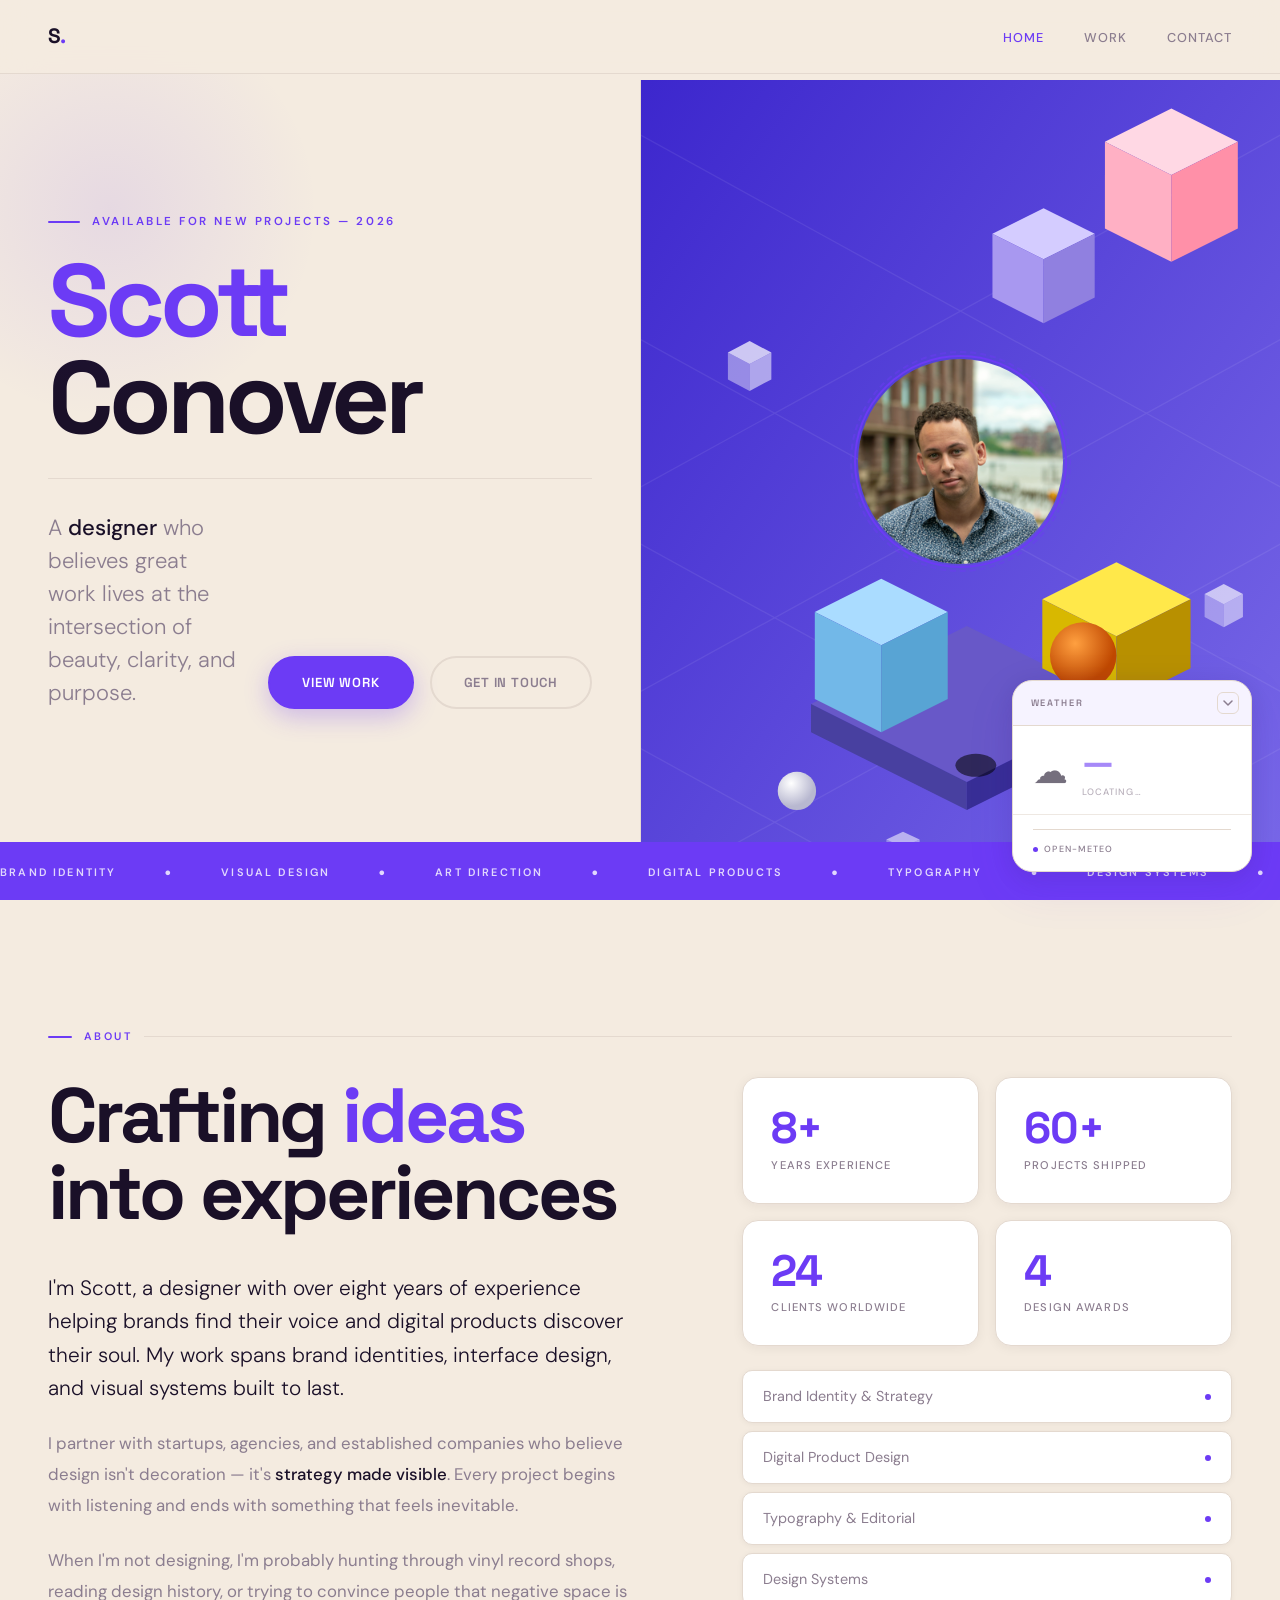
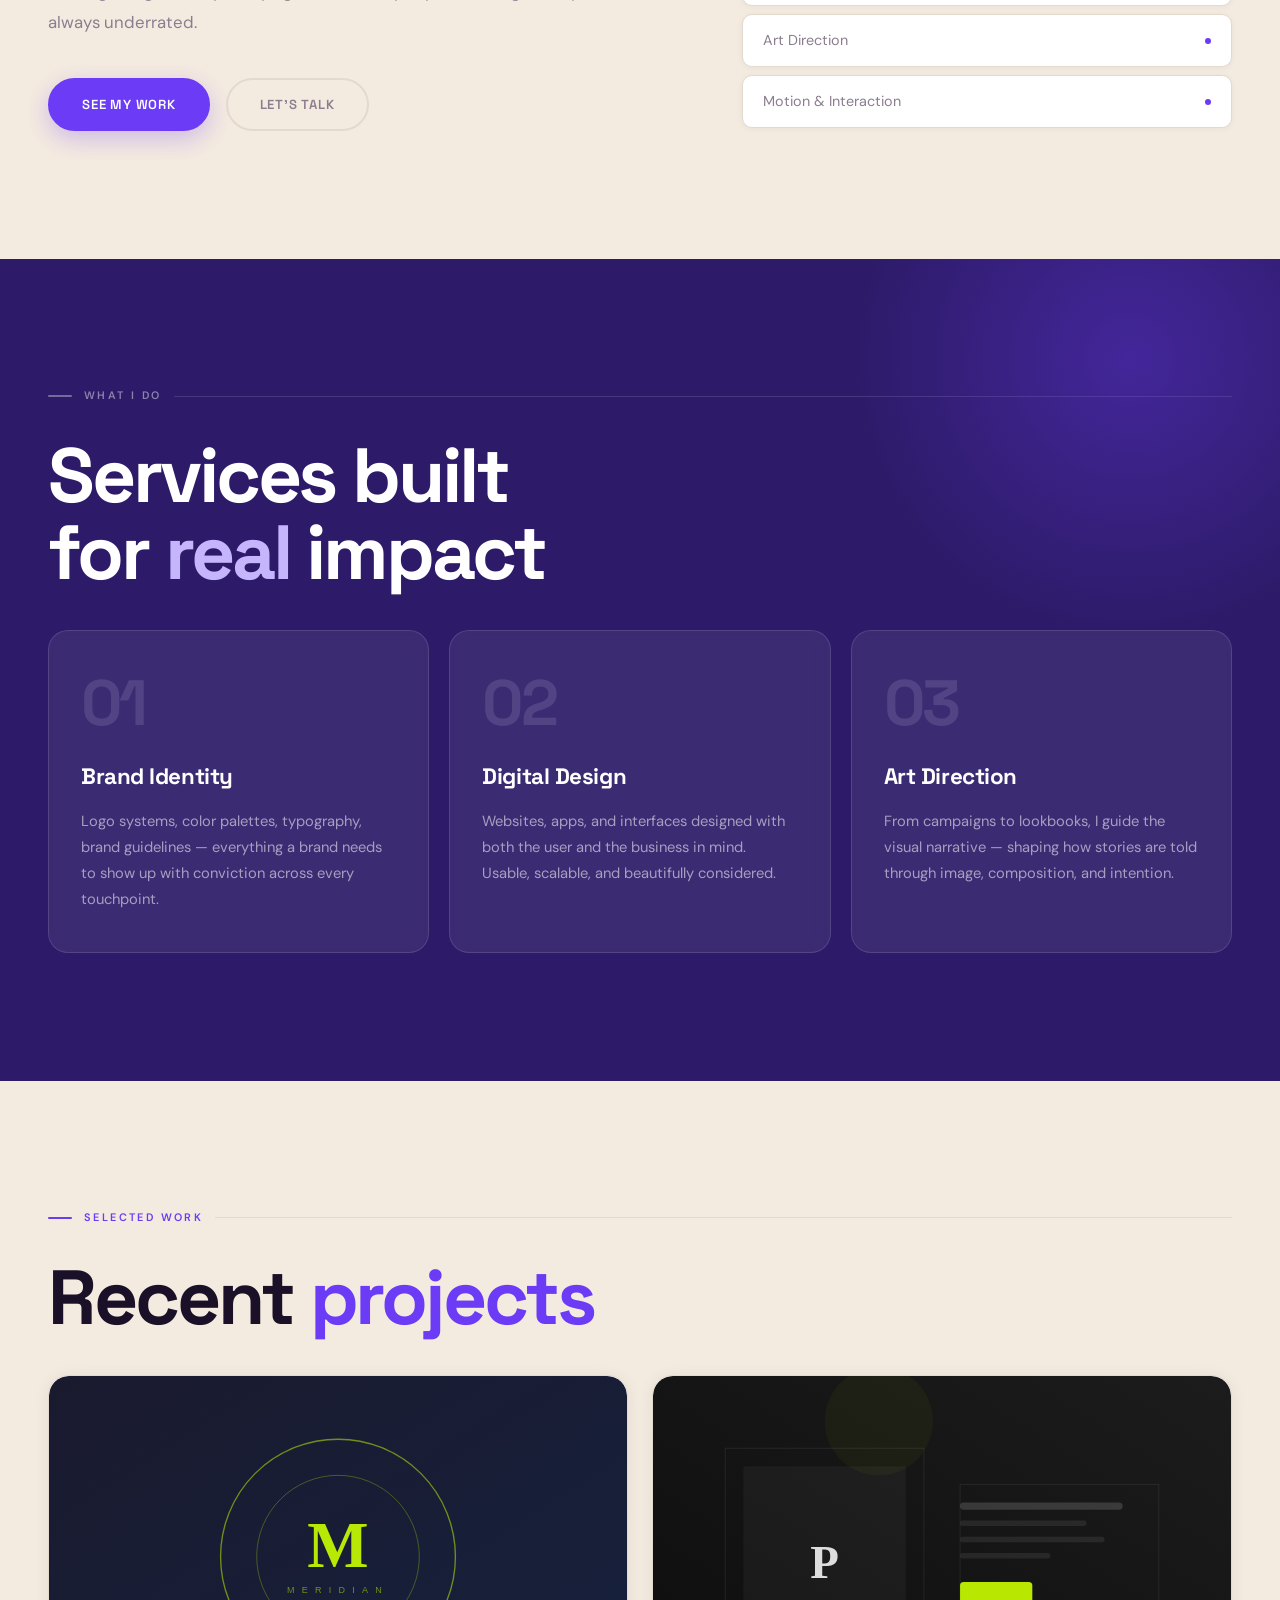
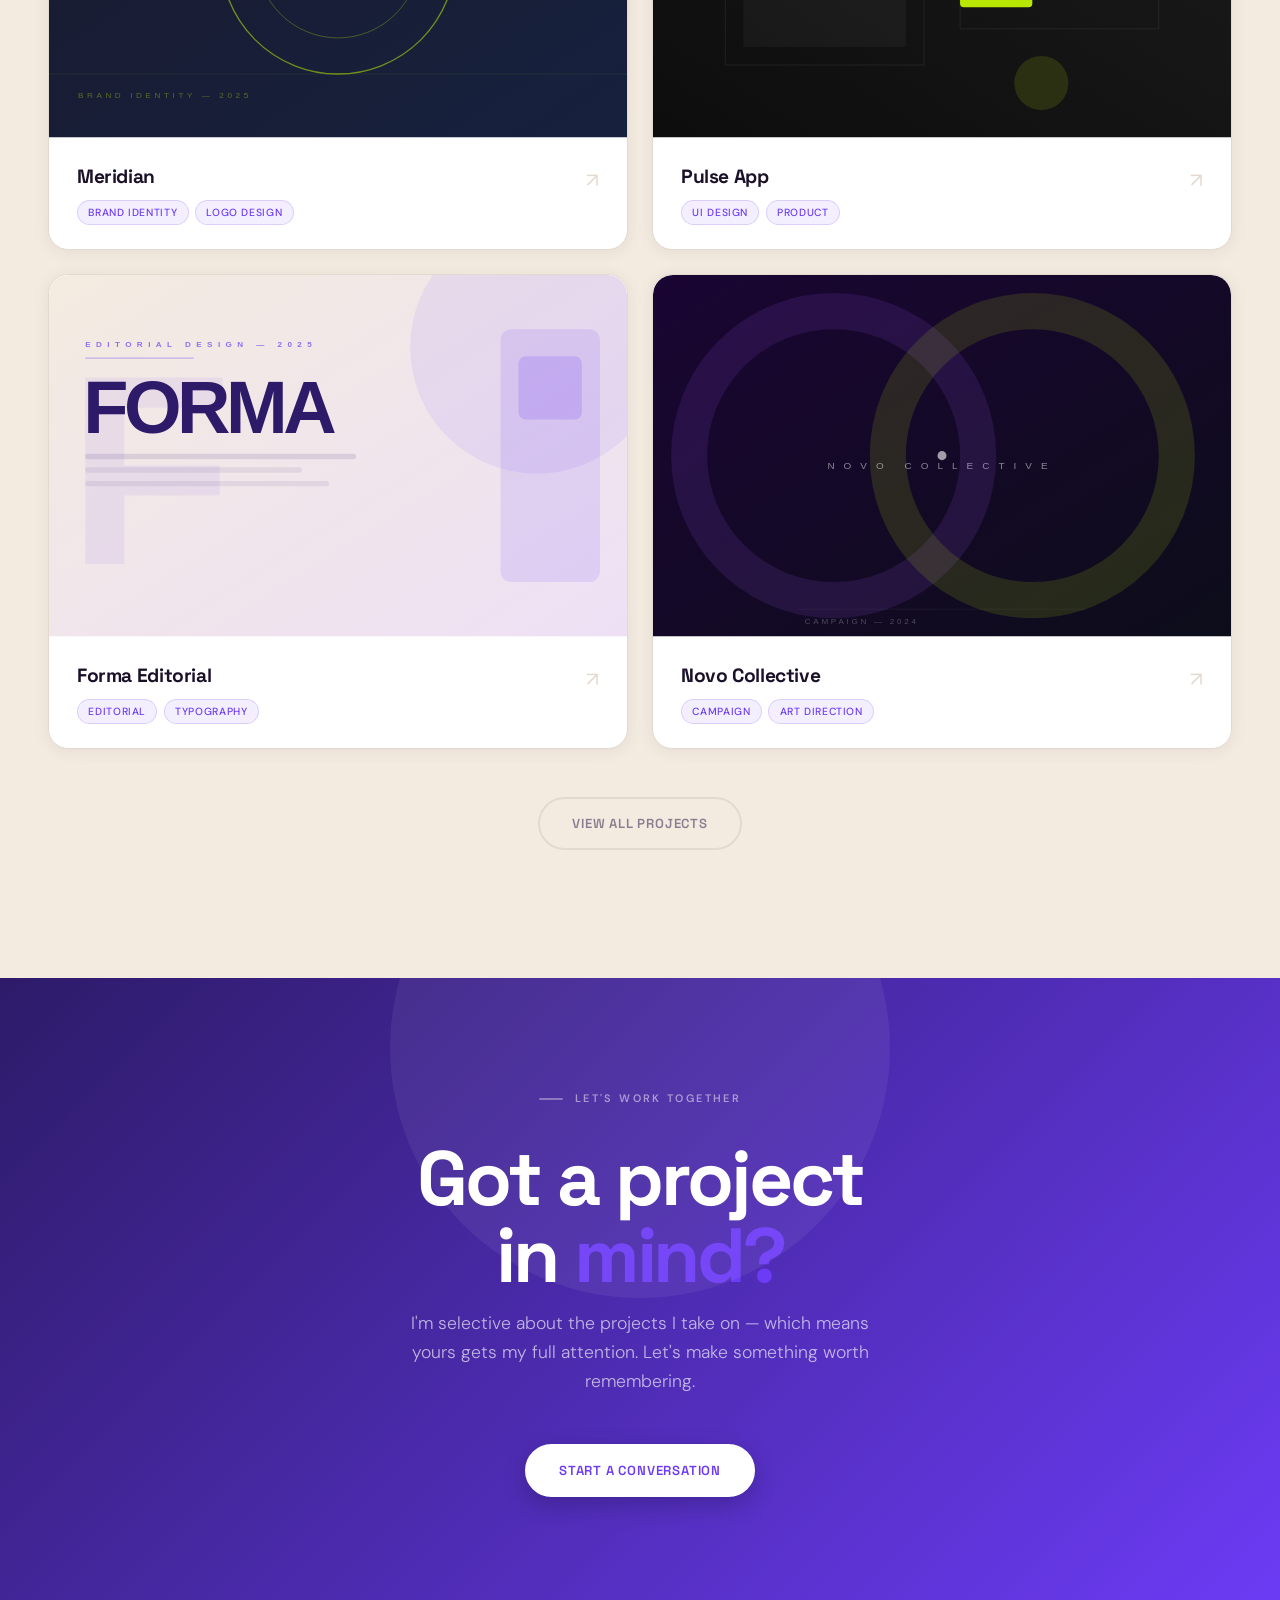
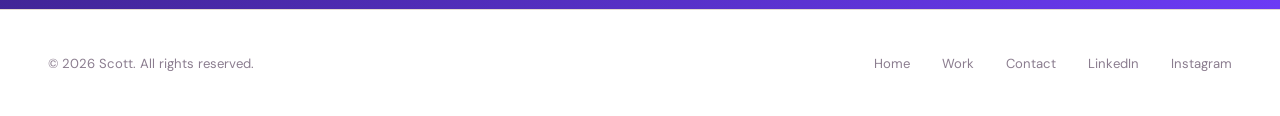
==== commit c9083351: "Add background SVG art to hero section and update nav styles for improved layout" ====
--- a/index.html
+++ b/index.html
@@ -277,6 +277,89 @@
       </div>
     </div>
     <div class="hero-right">
+      <svg class="hero-bg-art" viewBox="0 0 500 700" xmlns="http://www.w3.org/2000/svg" preserveAspectRatio="xMidYMid slice" aria-hidden="true">
+        <defs>
+          <linearGradient id="h3d-bg" x1="0" y1="0" x2="1" y2="1">
+            <stop offset="0%" stop-color="#3A24CC"/>
+            <stop offset="100%" stop-color="#7A6AE8"/>
+          </linearGradient>
+          <radialGradient id="h3d-orb-o" cx="38%" cy="32%" r="60%">
+            <stop offset="0%" stop-color="#FFA040"/>
+            <stop offset="100%" stop-color="#C04800"/>
+          </radialGradient>
+          <radialGradient id="h3d-orb-w" cx="35%" cy="30%" r="60%">
+            <stop offset="0%" stop-color="#FFFFFF"/>
+            <stop offset="100%" stop-color="#B8B8D0"/>
+          </radialGradient>
+        </defs>
+
+        <!-- Background -->
+        <rect width="500" height="700" fill="url(#h3d-bg)"/>
+
+        <!-- Isometric grid lines -->
+        <g opacity="0.07" stroke="#fff" stroke-width="1">
+          <line x1="-200" y1="800" x2="800" y2="250"/>
+          <line x1="-200" y1="640" x2="800" y2="90"/>
+          <line x1="-200" y1="480" x2="800" y2="-70"/>
+          <line x1="-200" y1="960" x2="800" y2="410"/>
+          <line x1="700" y1="800" x2="-300" y2="250"/>
+          <line x1="700" y1="640" x2="-300" y2="90"/>
+          <line x1="700" y1="480" x2="-300" y2="-70"/>
+          <line x1="700" y1="960" x2="-300" y2="410"/>
+        </g>
+
+        <!-- Lavender cube (upper-left of pink): center(315,172), r=40, h=50 -->
+        <polygon points="315,152 355,172 315,192 275,172" fill="#D4CCFF"/>
+        <polygon points="275,172 315,192 315,242 275,222" fill="#A898F0"/>
+        <polygon points="355,172 315,192 315,242 355,222" fill="#9080E0"/>
+
+        <!-- Pink cube (upper-right): center(415,100), r=52, h=68 -->
+        <polygon points="415,74 467,100 415,126 363,100" fill="#FFD8E4"/>
+        <polygon points="363,100 415,126 415,194 363,168" fill="#FFB0C4"/>
+        <polygon points="467,100 415,126 415,194 467,168" fill="#FF90A8"/>
+
+        <!-- Small floating white cube (upper-left): center(85,265), r=17, h=21 -->
+        <polygon points="85,256 102,265 85,274 68,265" fill="rgba(255,255,255,0.72)"/>
+        <polygon points="68,265 85,274 85,295 68,286" fill="rgba(255,255,255,0.42)"/>
+        <polygon points="102,265 85,274 85,295 102,286" fill="rgba(255,255,255,0.55)"/>
+
+        <!-- Platform: center(255,540), r=122, h=22 -->
+        <polygon points="255,479 377,540 255,601 133,540" fill="#6858C8"/>
+        <polygon points="133,540 255,601 255,623 133,562" fill="#4840A0"/>
+        <polygon points="377,540 255,601 255,623 377,562" fill="#382E96"/>
+
+        <!-- Blue/cyan cube on platform (left): center(188,468), r=52, h=68 -->
+        <polygon points="188,442 240,468 188,494 136,468" fill="#AADCFF"/>
+        <polygon points="136,468 188,494 188,562 136,536" fill="#72B8E8"/>
+        <polygon points="240,468 188,494 188,562 240,536" fill="#58A4D4"/>
+
+        <!-- Yellow/gold box on platform (right): center(372,458), r=58, h=54 -->
+        <polygon points="372,429 430,458 372,487 314,458" fill="#FFE84A"/>
+        <polygon points="314,458 372,487 372,541 314,512" fill="#D8B800"/>
+        <polygon points="430,458 372,487 372,541 430,512" fill="#B89000"/>
+
+        <!-- Orange sphere -->
+        <circle cx="346" cy="502" r="26" fill="url(#h3d-orb-o)"/>
+
+        <!-- Platform hole -->
+        <ellipse cx="262" cy="588" rx="16" ry="9" fill="rgba(0,0,0,0.55)"/>
+
+        <!-- White sphere (large, right) -->
+        <circle cx="450" cy="570" r="23" fill="url(#h3d-orb-w)"/>
+
+        <!-- White sphere (small, lower-left) -->
+        <circle cx="122" cy="608" r="15" fill="url(#h3d-orb-w)"/>
+
+        <!-- Small white cube right: center(456,454), r=15, h=18 -->
+        <polygon points="456,446 471,454 456,462 441,454" fill="rgba(255,255,255,0.65)"/>
+        <polygon points="441,454 456,462 456,480 441,472" fill="rgba(255,255,255,0.38)"/>
+        <polygon points="471,454 456,462 456,480 471,472" fill="rgba(255,255,255,0.5)"/>
+
+        <!-- Small white cube bottom: center(205,646), r=13, h=16 -->
+        <polygon points="205,640 218,646 205,652 192,646" fill="rgba(255,255,255,0.55)"/>
+        <polygon points="192,646 205,652 205,668 192,662" fill="rgba(255,255,255,0.32)"/>
+        <polygon points="218,646 205,652 205,668 218,662" fill="rgba(255,255,255,0.42)"/>
+      </svg>
       <div class="profile-photo-wrap hero-photo-wrap">
         <img
           src="pictures/Picture of Me.png"
--- a/css/style.css
+++ b/css/style.css
@@ -108,18 +108,23 @@
   align-items: center;
   justify-content: center;
   height: 100%;
-  background: rgba(108, 59, 245, 0.05);
+  background: transparent;
   border-left: 1px solid var(--border);
   position: relative;
-  overflow: visible;
-}
-
-.hero-right::before {
-  content: '';
+  overflow: hidden;
+}
+
+.hero-bg-art {
   position: absolute;
   inset: 0;
-  background: radial-gradient(ellipse at 60% 40%, rgba(108,59,245,0.12) 0%, transparent 70%);
-  pointer-events: none;
+  width: 100%;
+  height: 100%;
+  display: block;
+}
+
+.hero-right .profile-photo-wrap {
+  position: relative;
+  z-index: 1;
 }
 
 .hero-name-row {
